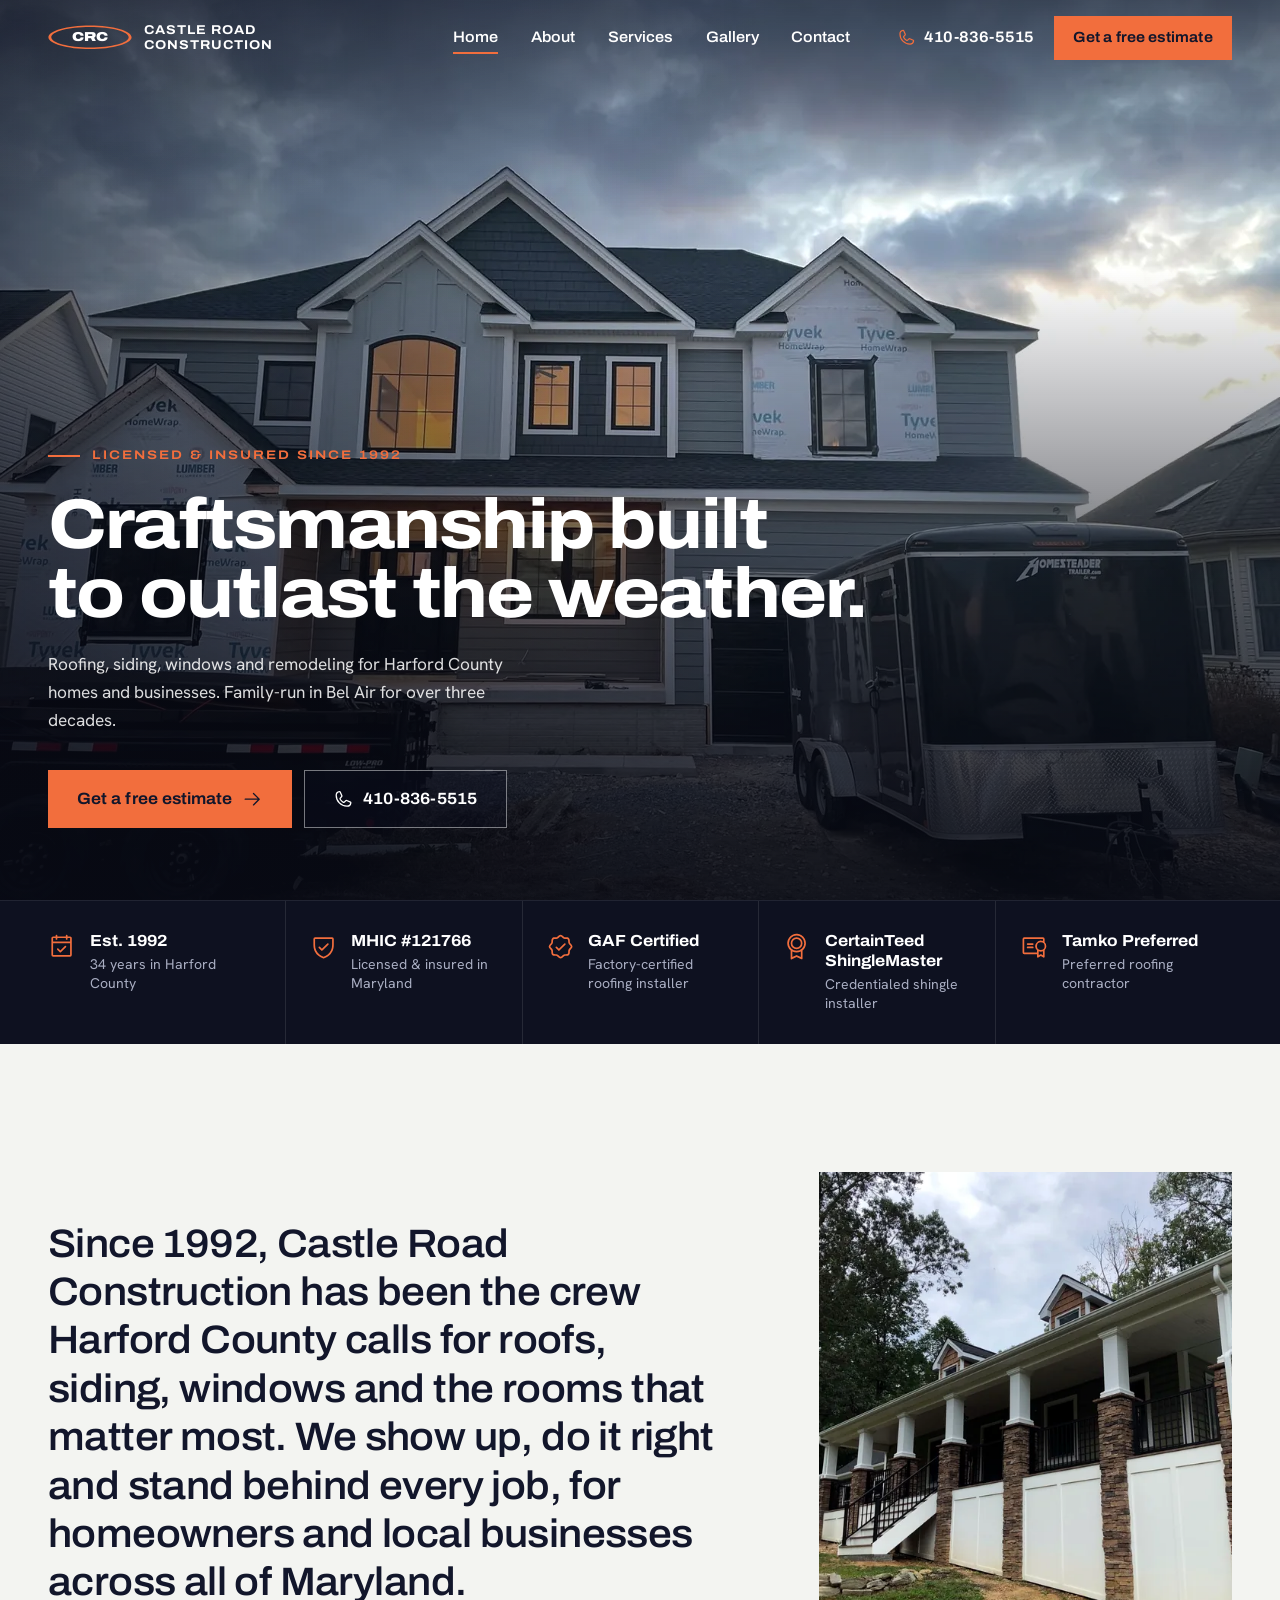
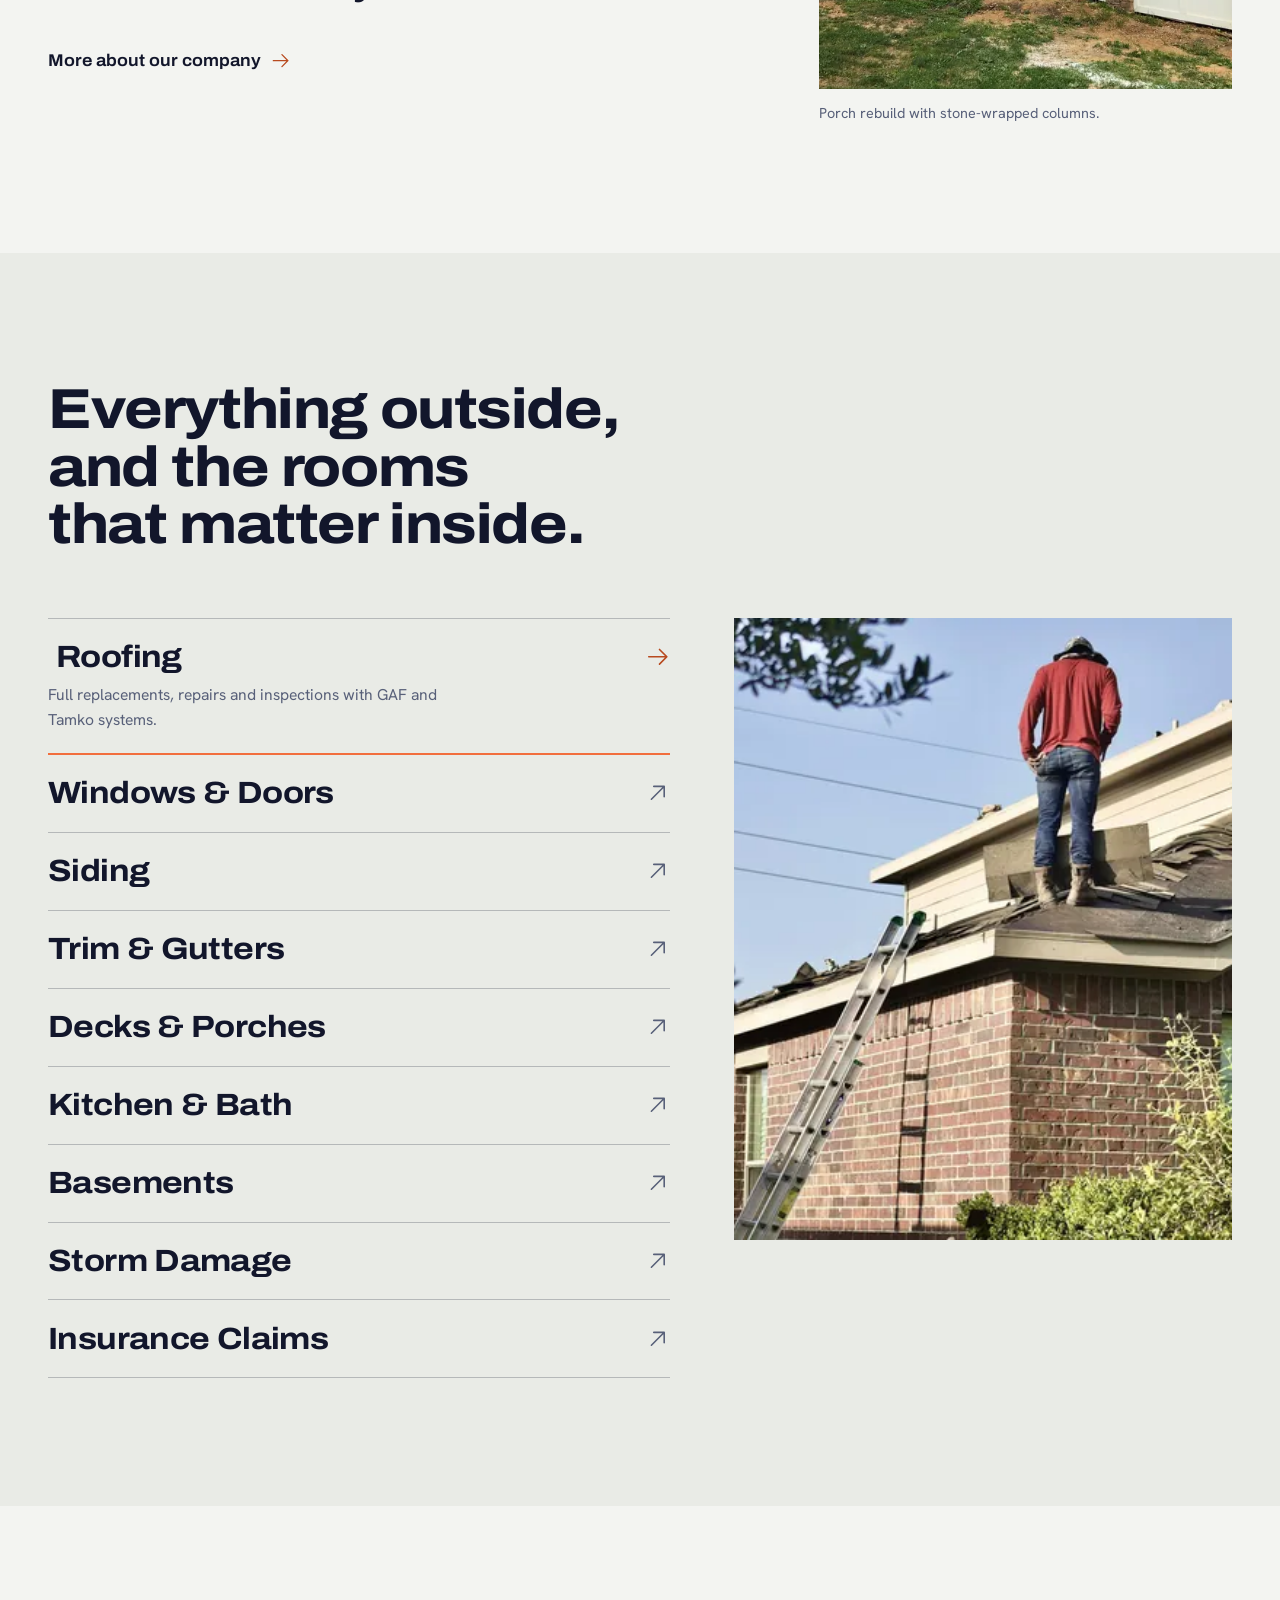
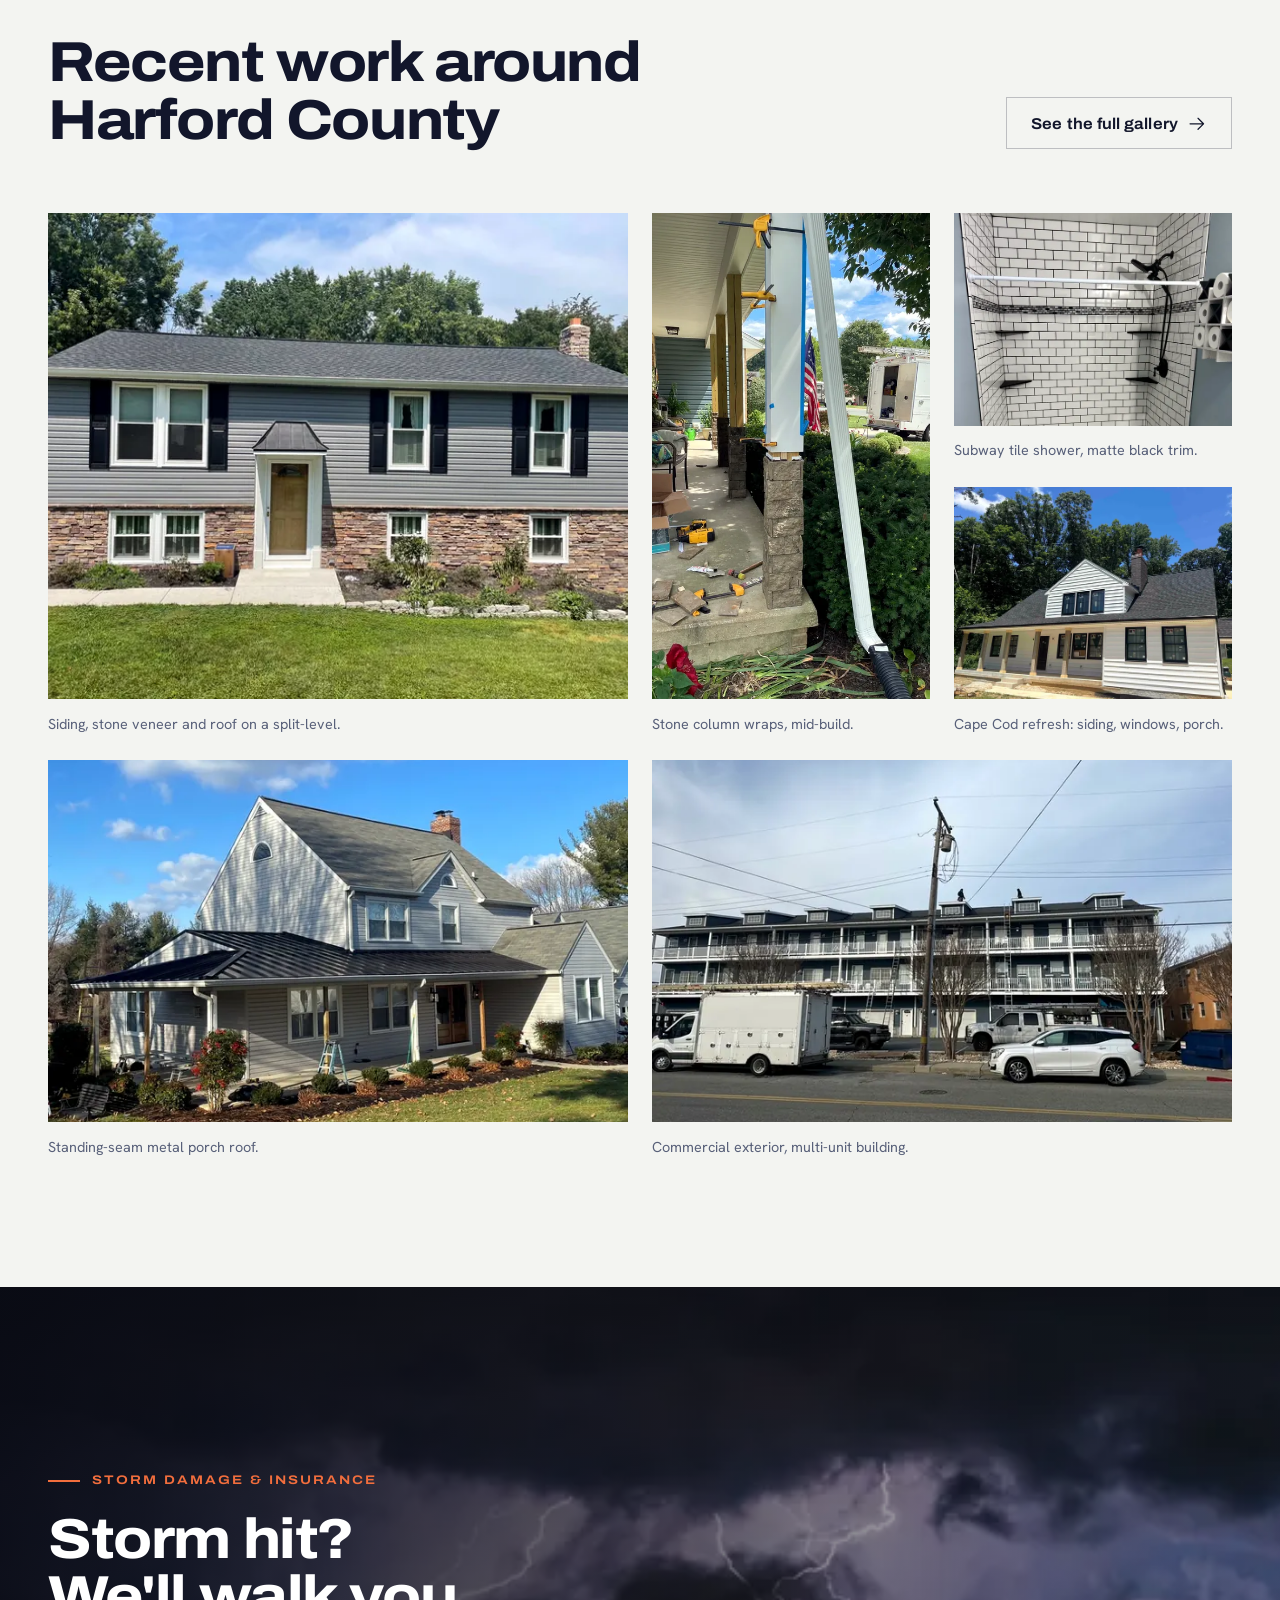
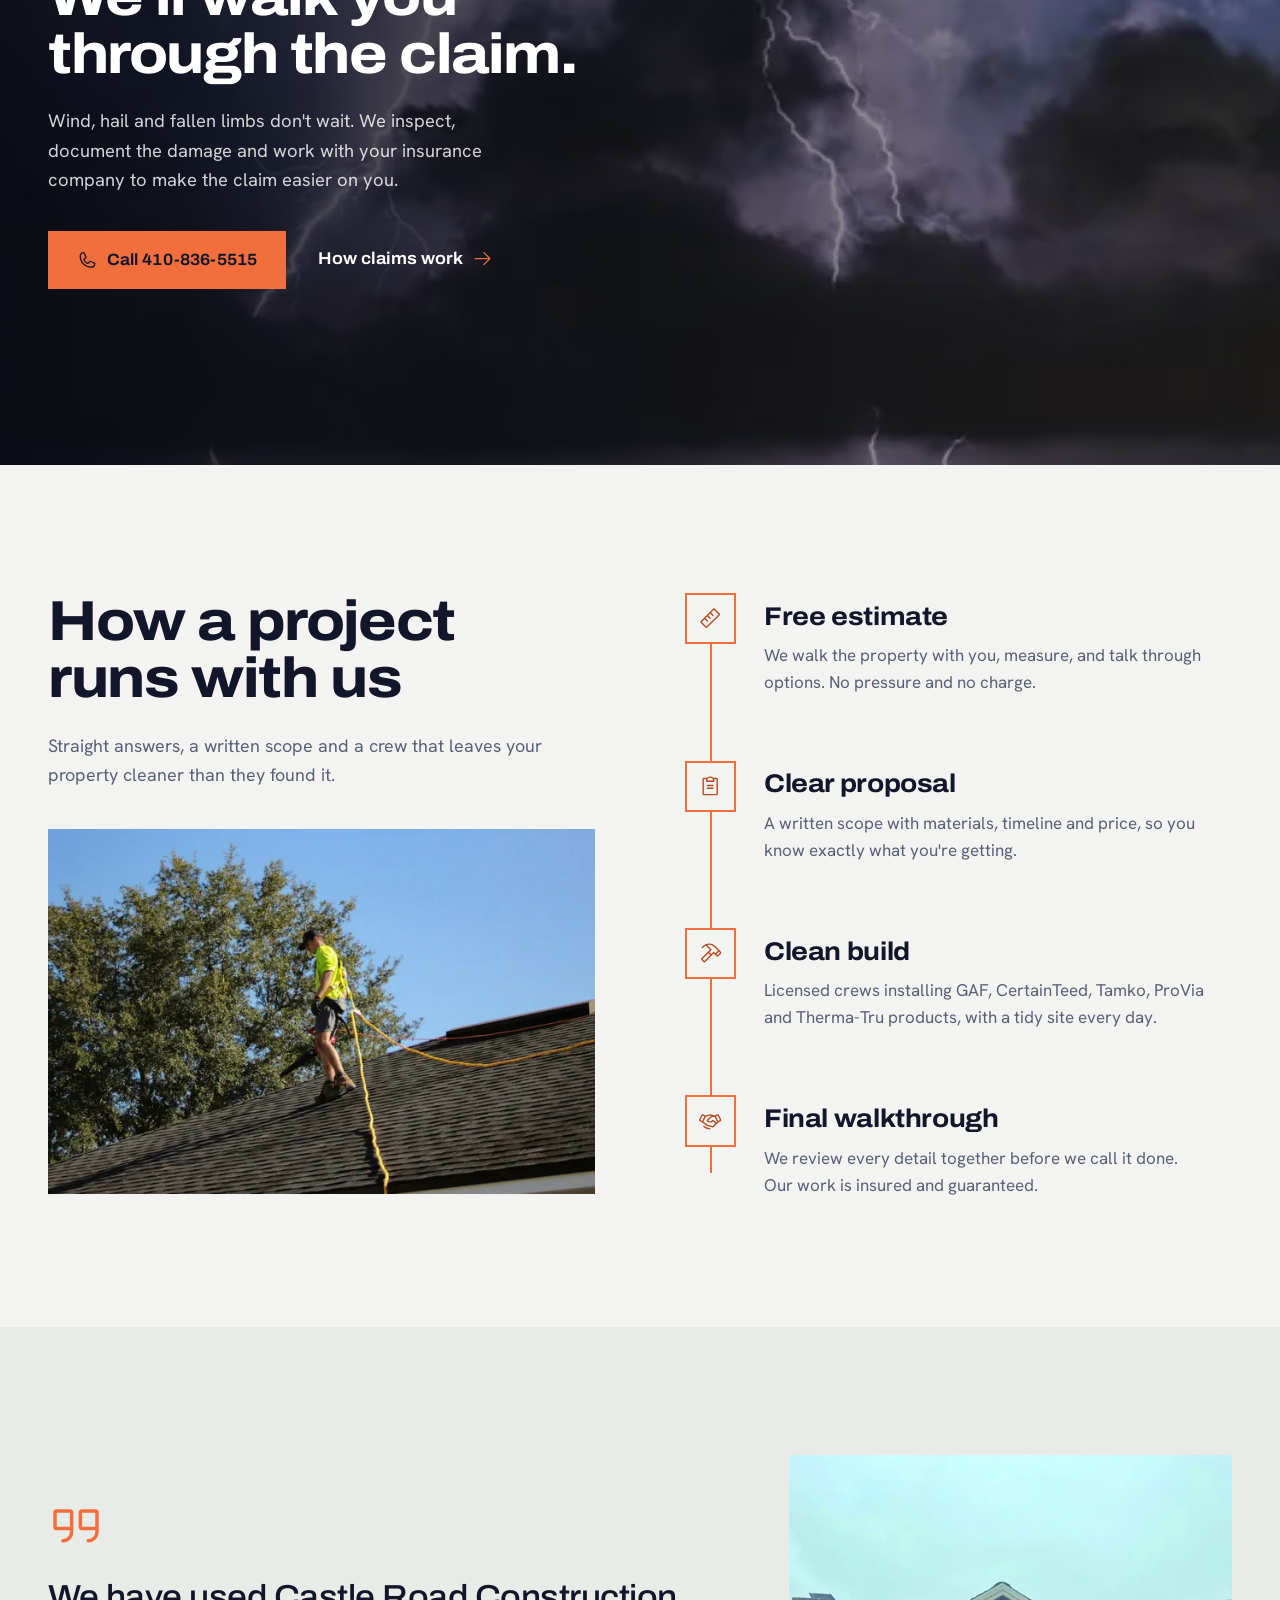
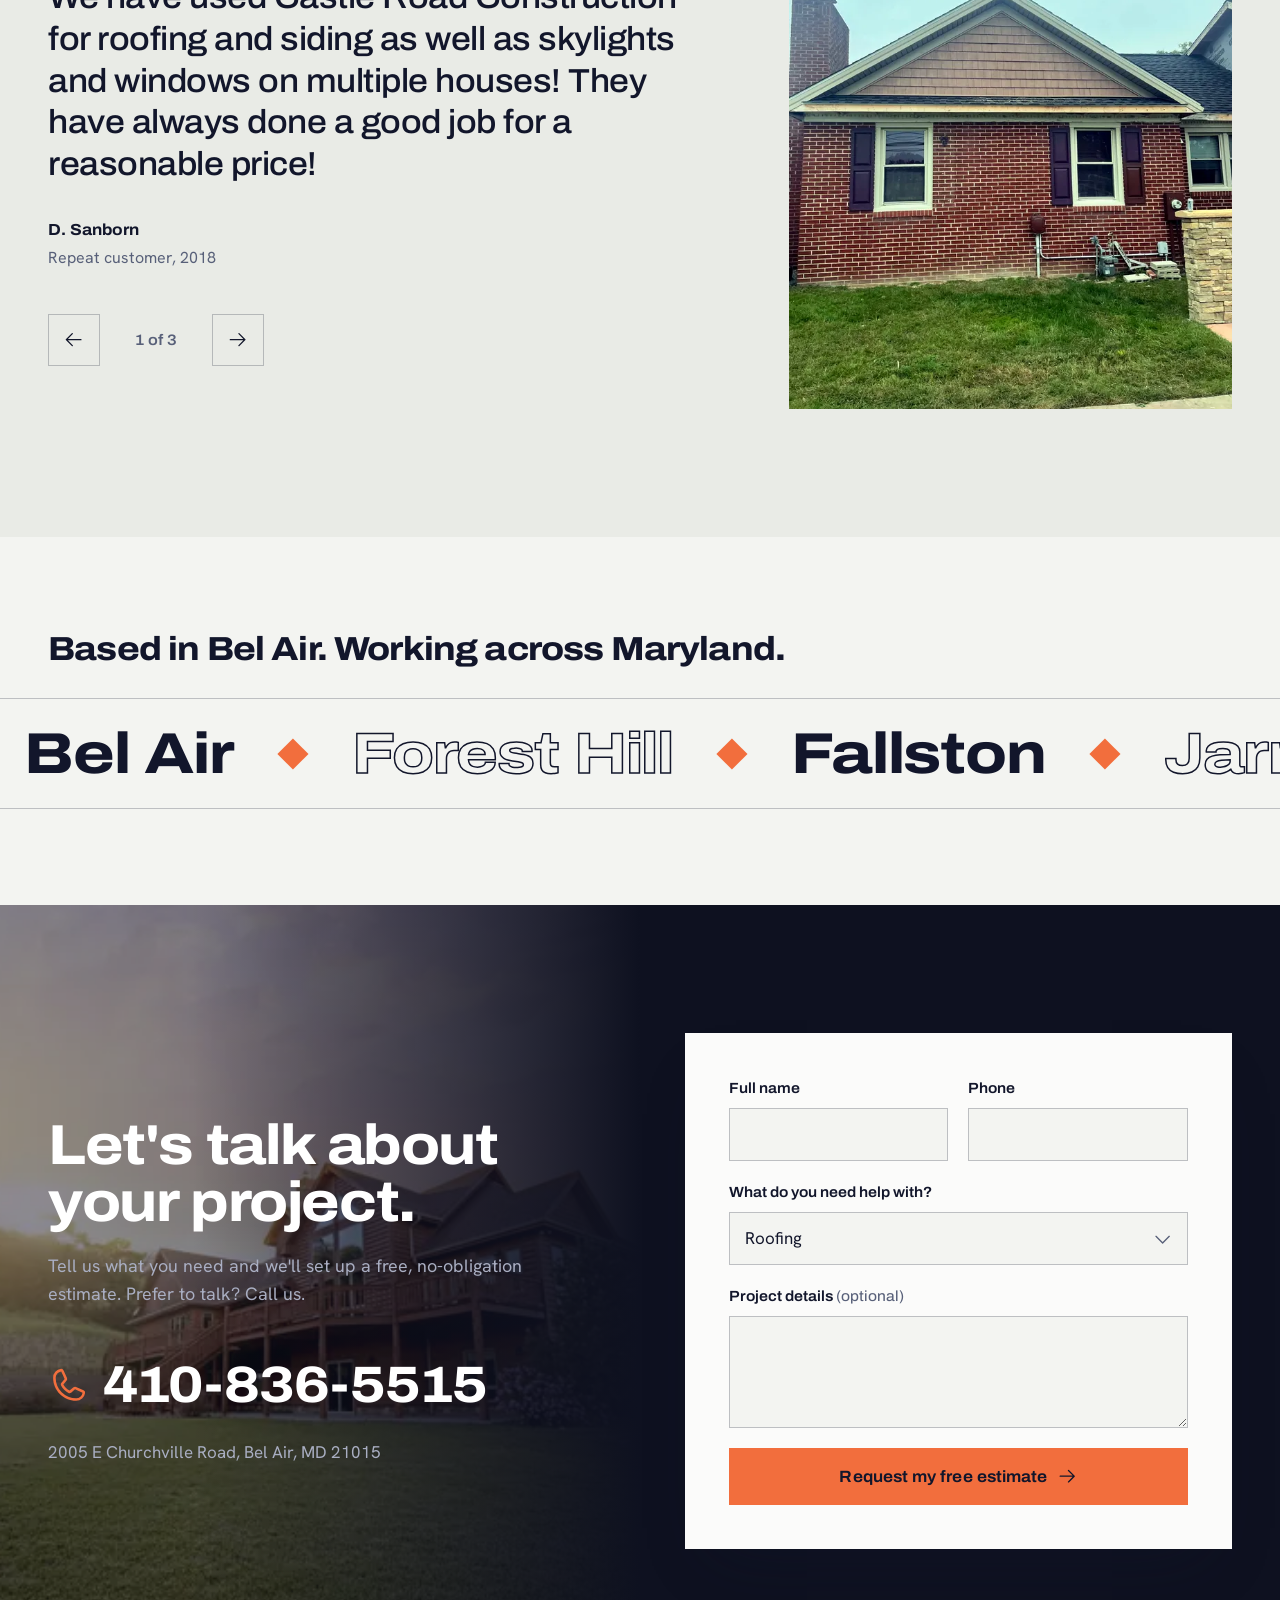
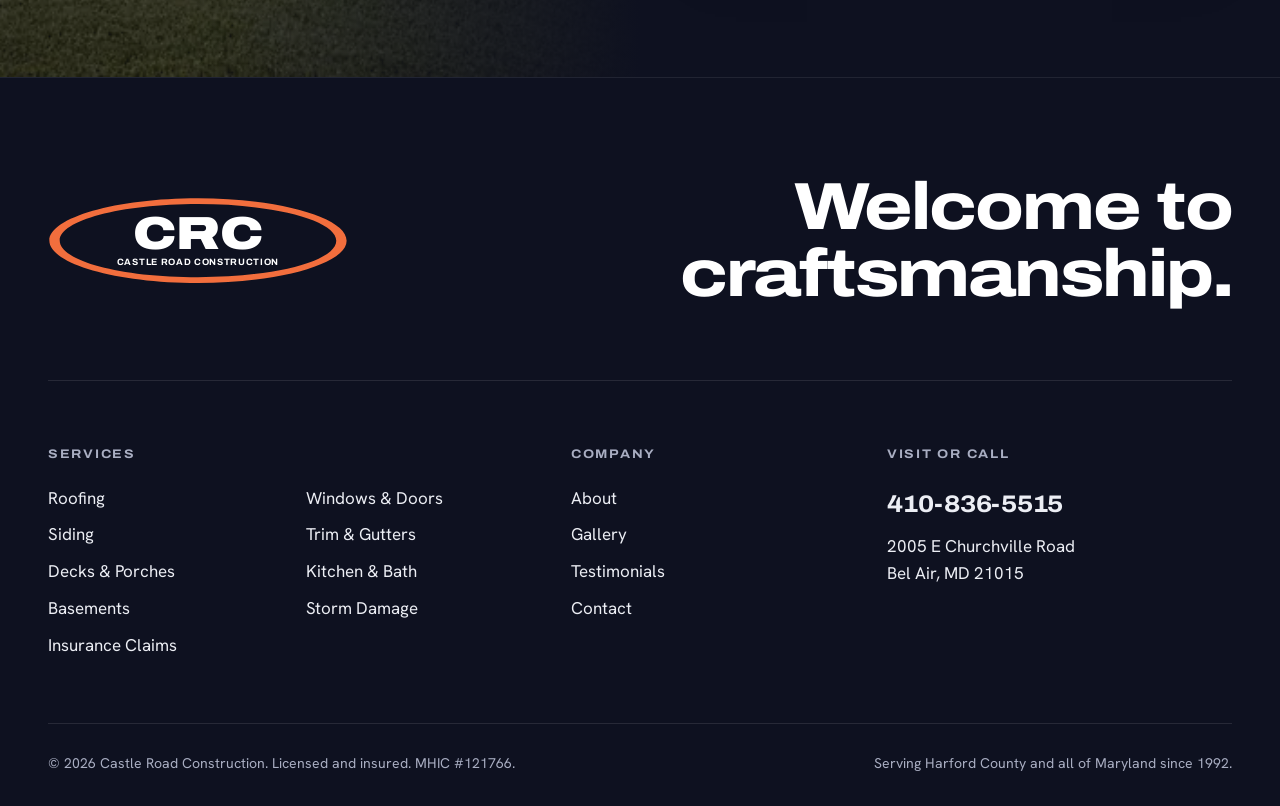
==== index.html @ c8e7255e "Rebuild Castle Road Construction website Ground-up replacement for the Wix site at castleroadconst.c" ====
<!doctype html>
<html lang="en">
<head>
<meta charset="utf-8">
<meta name="viewport" content="width=device-width, initial-scale=1">

<title>Castle Road Construction | Roofing, Siding & Remodeling in Bel Air, MD</title>
<meta name="description" content="Licensed and insured roofing, siding, windows, doors and remodeling contractor in Bel Air, Maryland. Serving Harford County and all of Maryland since 1992. Free estimates: 410-836-5515.">
<link rel="canonical" href="https://www.castleroadconst.com">
<meta name="theme-color" content="#12162B">
<meta property="og:type" content="website">
<meta property="og:site_name" content="Castle Road Construction">
<meta property="og:title" content="Castle Road Construction | Roofing, Siding & Remodeling in Bel Air, MD">
<meta property="og:description" content="Licensed and insured roofing, siding, windows, doors and remodeling contractor in Bel Air, Maryland. Serving Harford County and all of Maryland since 1992. Free estimates: 410-836-5515.">
<meta property="og:url" content="https://www.castleroadconst.com">
<meta property="og:image" content="https://www.castleroadconst.com/assets/img/work-new-build-dusk-1280.webp">
<meta name="twitter:card" content="summary_large_image">
<link rel="icon" href="assets/favicon.svg" type="image/svg+xml">
<link rel="preload" href="assets/fonts/archivo-var.woff2" as="font" type="font/woff2" crossorigin>
<link rel="preload" href="assets/fonts/hanken-var.woff2" as="font" type="font/woff2" crossorigin>
<link rel="stylesheet" href="assets/css/styles.css">
<script type="application/ld+json">{"@context":"https://schema.org","@type":"RoofingContractor","name":"Castle Road Construction","url":"https://www.castleroadconst.com","telephone":"+1-410-836-5515","foundingDate":"1992","image":"https://www.castleroadconst.com/assets/img/work-new-build-dusk-1280.webp","logo":"https://www.castleroadconst.com/assets/favicon.svg","address":{"@type":"PostalAddress","streetAddress":"2005 E Churchville Road","addressLocality":"Bel Air","addressRegion":"MD","postalCode":"21015","addressCountry":"US"},"areaServed":[{"@type":"AdministrativeArea","name":"Harford County, MD"},{"@type":"State","name":"Maryland"}],"hasOfferCatalog":{"@type":"OfferCatalog","name":"Home improvement services","itemListElement":[{"@type":"Offer","itemOffered":{"@type":"Service","name":"Roofing"}},{"@type":"Offer","itemOffered":{"@type":"Service","name":"Windows and Doors"}},{"@type":"Offer","itemOffered":{"@type":"Service","name":"Siding"}},{"@type":"Offer","itemOffered":{"@type":"Service","name":"Trim and Gutters"}},{"@type":"Offer","itemOffered":{"@type":"Service","name":"Decks and Porches"}},{"@type":"Offer","itemOffered":{"@type":"Service","name":"Kitchen and Bathroom Remodeling"}},{"@type":"Offer","itemOffered":{"@type":"Service","name":"Basement Remodeling"}},{"@type":"Offer","itemOffered":{"@type":"Service","name":"Storm Damage Repair"}},{"@type":"Offer","itemOffered":{"@type":"Service","name":"Insurance Claims"}}]}}</script>
<script>document.documentElement.classList.add('js')</script>
</head>
<body class="page-home">
<svg xmlns="http://www.w3.org/2000/svg" style="display:none"><symbol id="i-arrow-left" viewBox="0 0 256 256"><path d="M224,128a8,8,0,0,1-8,8H59.31l58.35,58.34a8,8,0,0,1-11.32,11.32l-72-72a8,8,0,0,1,0-11.32l72-72a8,8,0,0,1,11.32,11.32L59.31,120H216A8,8,0,0,1,224,128Z"/></symbol><symbol id="i-arrow-right" viewBox="0 0 256 256"><path d="M221.66,133.66l-72,72a8,8,0,0,1-11.32-11.32L196.69,136H40a8,8,0,0,1,0-16H196.69L138.34,61.66a8,8,0,0,1,11.32-11.32l72,72A8,8,0,0,1,221.66,133.66Z"/></symbol><symbol id="i-arrow-up-right" viewBox="0 0 256 256"><path d="M200,64V168a8,8,0,0,1-16,0V83.31L69.66,197.66a8,8,0,0,1-11.32-11.32L172.69,72H88a8,8,0,0,1,0-16H192A8,8,0,0,1,200,64Z"/></symbol><symbol id="i-bathtub" viewBox="0 0 256 256"><path d="M240,96H208a8,8,0,0,0-8-8H136a8,8,0,0,0-8,8H64V52A12,12,0,0,1,76,40a12.44,12.44,0,0,1,12.16,9.59,8,8,0,0,0,15.68-3.18A28.32,28.32,0,0,0,76,24,28,28,0,0,0,48,52V96H16a8,8,0,0,0-8,8v40a56.06,56.06,0,0,0,56,56v16a8,8,0,0,0,16,0V200h96v16a8,8,0,0,0,16,0V200a56.06,56.06,0,0,0,56-56V104A8,8,0,0,0,240,96Zm-48,8v32H144V104Zm40,40a40,40,0,0,1-40,40H64a40,40,0,0,1-40-40V112H128v32a8,8,0,0,0,8,8h64a8,8,0,0,0,8-8V112h24Z"/></symbol><symbol id="i-broom" viewBox="0 0 256 256"><path d="M235.5,216.81c-22.56-11-35.5-34.58-35.5-64.8V134.73a15.94,15.94,0,0,0-10.09-14.87L165,110a8,8,0,0,1-4.48-10.34l21.32-53a28,28,0,0,0-16.1-37,28.14,28.14,0,0,0-35.82,16,.61.61,0,0,0,0,.12L108.9,79a8,8,0,0,1-10.37,4.49L73.11,73.14A15.89,15.89,0,0,0,55.74,76.8C34.68,98.45,24,123.75,24,152a111.45,111.45,0,0,0,31.18,77.53A8,8,0,0,0,61,232H232a8,8,0,0,0,3.5-15.19ZM67.14,88l25.41,10.3a24,24,0,0,0,31.23-13.45l21-53c2.56-6.11,9.47-9.27,15.43-7a12,12,0,0,1,6.88,15.92L145.69,93.76a24,24,0,0,0,13.43,31.14L184,134.73V152c0,.33,0,.66,0,1L55.77,101.71A108.84,108.84,0,0,1,67.14,88Zm48,128a87.53,87.53,0,0,1-24.34-42,8,8,0,0,0-15.49,4,105.16,105.16,0,0,0,18.36,38H64.44A95.54,95.54,0,0,1,40,152a85.9,85.9,0,0,1,7.73-36.29l137.8,55.12c3,18,10.56,33.48,21.89,45.16Z"/></symbol><symbol id="i-calendar-check" viewBox="0 0 256 256"><path d="M208,32H184V24a8,8,0,0,0-16,0v8H88V24a8,8,0,0,0-16,0v8H48A16,16,0,0,0,32,48V208a16,16,0,0,0,16,16H208a16,16,0,0,0,16-16V48A16,16,0,0,0,208,32ZM72,48v8a8,8,0,0,0,16,0V48h80v8a8,8,0,0,0,16,0V48h24V80H48V48ZM208,208H48V96H208V208Zm-38.34-85.66a8,8,0,0,1,0,11.32l-48,48a8,8,0,0,1-11.32,0l-24-24a8,8,0,0,1,11.32-11.32L116,164.69l42.34-42.35A8,8,0,0,1,169.66,122.34Z"/></symbol><symbol id="i-caret-down" viewBox="0 0 256 256"><path d="M213.66,101.66l-80,80a8,8,0,0,1-11.32,0l-80-80A8,8,0,0,1,53.66,90.34L128,164.69l74.34-74.35a8,8,0,0,1,11.32,11.32Z"/></symbol><symbol id="i-certificate" viewBox="0 0 256 256"><path d="M128,136a8,8,0,0,1-8,8H72a8,8,0,0,1,0-16h48A8,8,0,0,1,128,136Zm-8-40H72a8,8,0,0,0,0,16h48a8,8,0,0,0,0-16Zm112,65.47V224A8,8,0,0,1,220,231l-24-13.74L172,231A8,8,0,0,1,160,224V200H40a16,16,0,0,1-16-16V56A16,16,0,0,1,40,40H216a16,16,0,0,1,16,16V86.53a51.88,51.88,0,0,1,0,74.94ZM160,184V161.47A52,52,0,0,1,216,76V56H40V184Zm56-12a51.88,51.88,0,0,1-40,0v38.22l16-9.16a8,8,0,0,1,7.94,0l16,9.16Zm16-48a36,36,0,1,0-36,36A36,36,0,0,0,232,124Z"/></symbol><symbol id="i-check-circle" viewBox="0 0 256 256"><path d="M173.66,98.34a8,8,0,0,1,0,11.32l-56,56a8,8,0,0,1-11.32,0l-24-24a8,8,0,0,1,11.32-11.32L112,148.69l50.34-50.35A8,8,0,0,1,173.66,98.34ZM232,128A104,104,0,1,1,128,24,104.11,104.11,0,0,1,232,128Zm-16,0a88,88,0,1,0-88,88A88.1,88.1,0,0,0,216,128Z"/></symbol><symbol id="i-check" viewBox="0 0 256 256"><path d="M229.66,77.66l-128,128a8,8,0,0,1-11.32,0l-56-56a8,8,0,0,1,11.32-11.32L96,188.69,218.34,66.34a8,8,0,0,1,11.32,11.32Z"/></symbol><symbol id="i-clipboard-text" viewBox="0 0 256 256"><path d="M168,152a8,8,0,0,1-8,8H96a8,8,0,0,1,0-16h64A8,8,0,0,1,168,152Zm-8-40H96a8,8,0,0,0,0,16h64a8,8,0,0,0,0-16Zm56-64V216a16,16,0,0,1-16,16H56a16,16,0,0,1-16-16V48A16,16,0,0,1,56,32H92.26a47.92,47.92,0,0,1,71.48,0H200A16,16,0,0,1,216,48ZM96,64h64a32,32,0,0,0-64,0ZM200,48H173.25A47.93,47.93,0,0,1,176,64v8a8,8,0,0,1-8,8H88a8,8,0,0,1-8-8V64a47.93,47.93,0,0,1,2.75-16H56V216H200Z"/></symbol><symbol id="i-cloud-lightning" viewBox="0 0 256 256"><path d="M156,16A76.2,76.2,0,0,0,84.92,64.76,53.26,53.26,0,0,0,76,64a52,52,0,0,0,0,104h37.87L97.14,195.88A8,8,0,0,0,104,208h25.87l-16.73,27.88a8,8,0,0,0,13.72,8.24l24-40A8,8,0,0,0,144,192H118.13l14.4-24H156a76,76,0,0,0,0-152Zm0,136H76a36,36,0,0,1,0-72,38.11,38.11,0,0,1,4.78.31q-.56,3.57-.77,7.23a8,8,0,0,0,16,.92A60.06,60.06,0,1,1,156,152Z"/></symbol><symbol id="i-cooking-pot" viewBox="0 0 256 256"><path d="M88,48V16a8,8,0,0,1,16,0V48a8,8,0,0,1-16,0Zm40,8a8,8,0,0,0,8-8V16a8,8,0,0,0-16,0V48A8,8,0,0,0,128,56Zm32,0a8,8,0,0,0,8-8V16a8,8,0,0,0-16,0V48A8,8,0,0,0,160,56Zm92.8,46.4L224,124v60a32,32,0,0,1-32,32H64a32,32,0,0,1-32-32V124L3.2,102.4a8,8,0,0,1,9.6-12.8L32,104V80a8,8,0,0,1,8-8H216a8,8,0,0,1,8,8v24l19.2-14.4a8,8,0,0,1,9.6,12.8ZM208,88H48v96a16,16,0,0,0,16,16H192a16,16,0,0,0,16-16Z"/></symbol><symbol id="i-door" viewBox="0 0 256 256"><path d="M232,216H208V40a16,16,0,0,0-16-16H64A16,16,0,0,0,48,40V216H24a8,8,0,0,0,0,16H232a8,8,0,0,0,0-16ZM64,40H192V216H64Zm104,92a12,12,0,1,1-12-12A12,12,0,0,1,168,132Z"/></symbol><symbol id="i-drop" viewBox="0 0 256 256"><path d="M174,47.75a254.19,254.19,0,0,0-41.45-38.3,8,8,0,0,0-9.18,0A254.19,254.19,0,0,0,82,47.75C54.51,79.32,40,112.6,40,144a88,88,0,0,0,176,0C216,112.6,201.49,79.32,174,47.75ZM128,216a72.08,72.08,0,0,1-72-72c0-57.23,55.47-105,72-118,16.53,13,72,60.75,72,118A72.08,72.08,0,0,1,128,216Zm55.89-62.66a57.6,57.6,0,0,1-46.56,46.55A8.75,8.75,0,0,1,136,200a8,8,0,0,1-1.32-15.89c16.57-2.79,30.63-16.85,33.44-33.45a8,8,0,0,1,15.78,2.68Z"/></symbol><symbol id="i-envelope-simple" viewBox="0 0 256 256"><path d="M224,48H32a8,8,0,0,0-8,8V192a16,16,0,0,0,16,16H216a16,16,0,0,0,16-16V56A8,8,0,0,0,224,48ZM203.43,64,128,133.15,52.57,64ZM216,192H40V74.19l82.59,75.71a8,8,0,0,0,10.82,0L216,74.19V192Z"/></symbol><symbol id="i-facebook-logo" viewBox="0 0 256 256"><path d="M128,24A104,104,0,1,0,232,128,104.11,104.11,0,0,0,128,24Zm8,191.63V152h24a8,8,0,0,0,0-16H136V112a16,16,0,0,1,16-16h16a8,8,0,0,0,0-16H152a32,32,0,0,0-32,32v24H96a8,8,0,0,0,0,16h24v63.63a88,88,0,1,1,16,0Z"/></symbol><symbol id="i-files" viewBox="0 0 256 256"><path d="M213.66,66.34l-40-40A8,8,0,0,0,168,24H88A16,16,0,0,0,72,40V56H56A16,16,0,0,0,40,72V216a16,16,0,0,0,16,16H168a16,16,0,0,0,16-16V200h16a16,16,0,0,0,16-16V72A8,8,0,0,0,213.66,66.34ZM168,216H56V72h76.69L168,107.31v84.53c0,.06,0,.11,0,.16s0,.1,0,.16V216Zm32-32H184V104a8,8,0,0,0-2.34-5.66l-40-40A8,8,0,0,0,136,56H88V40h76.69L200,75.31Zm-56-32a8,8,0,0,1-8,8H88a8,8,0,0,1,0-16h48A8,8,0,0,1,144,152Zm0,32a8,8,0,0,1-8,8H88a8,8,0,0,1,0-16h48A8,8,0,0,1,144,184Z"/></symbol><symbol id="i-frame-corners" viewBox="0 0 256 256"><path d="M200,80v32a8,8,0,0,1-16,0V88H160a8,8,0,0,1,0-16h32A8,8,0,0,1,200,80ZM96,168H72V144a8,8,0,0,0-16,0v32a8,8,0,0,0,8,8H96a8,8,0,0,0,0-16ZM232,56V200a16,16,0,0,1-16,16H40a16,16,0,0,1-16-16V56A16,16,0,0,1,40,40H216A16,16,0,0,1,232,56ZM216,200V56H40V200H216Z"/></symbol><symbol id="i-hammer" viewBox="0 0 256 256"><path d="M251.34,112,183.88,44.08a96.1,96.1,0,0,0-135.77,0l-.09.09L34.25,58.4A8,8,0,0,0,45.74,69.53L59.47,55.35a79.92,79.92,0,0,1,18.71-13.9L124.68,88l-96,96a16,16,0,0,0,0,22.63l20.69,20.69a16,16,0,0,0,22.63,0l96-96,14.34,14.34h0L200,163.3a16,16,0,0,0,22.63,0l28.69-28.69A16,16,0,0,0,251.34,112ZM60.68,216,40,195.31l68-68L128.68,148ZM162.34,114.32,140,136.67,119.31,116l22.35-22.35a8,8,0,0,0,0-11.32L94.32,35a80,80,0,0,1,78.23,20.41l44.22,44.51L188,128.66l-14.34-14.34A8,8,0,0,0,162.34,114.32Zm49,37.66-12-12L228,111.25l12,12Z"/></symbol><symbol id="i-handshake" viewBox="0 0 256 256"><path d="M254.3,107.91,228.78,56.85a16,16,0,0,0-21.47-7.15L182.44,62.13,130.05,48.27a8.14,8.14,0,0,0-4.1,0L73.56,62.13,48.69,49.7a16,16,0,0,0-21.47,7.15L1.7,107.9a16,16,0,0,0,7.15,21.47l27,13.51,55.49,39.63a8.06,8.06,0,0,0,2.71,1.25l64,16a8,8,0,0,0,7.6-2.1l55.07-55.08,26.42-13.21a16,16,0,0,0,7.15-21.46Zm-54.89,33.37L165,113.72a8,8,0,0,0-10.68.61C136.51,132.27,116.66,130,104,122L147.24,80h31.81l27.21,54.41ZM41.53,64,62,74.22,36.43,125.27,16,115.06Zm116,119.13L99.42,168.61l-49.2-35.14,28-56L128,64.28l9.8,2.59-45,43.68-.08.09a16,16,0,0,0,2.72,24.81c20.56,13.13,45.37,11,64.91-5L188,152.66Zm62-57.87-25.52-51L214.47,64,240,115.06Zm-87.75,92.67a8,8,0,0,1-7.75,6.06,8.13,8.13,0,0,1-1.95-.24L80.41,213.33a7.89,7.89,0,0,1-2.71-1.25L51.35,193.26a8,8,0,0,1,9.3-13l25.11,17.94L126,208.24A8,8,0,0,1,131.82,217.94Z"/></symbol><symbol id="i-house-line" viewBox="0 0 256 256"><path d="M240,208H224V136l2.34,2.34A8,8,0,0,0,237.66,127L139.31,28.68a16,16,0,0,0-22.62,0L18.34,127a8,8,0,0,0,11.32,11.31L32,136v72H16a8,8,0,0,0,0,16H240a8,8,0,0,0,0-16ZM48,120l80-80,80,80v88H160V152a8,8,0,0,0-8-8H104a8,8,0,0,0-8,8v56H48Zm96,88H112V160h32Z"/></symbol><symbol id="i-images-square" viewBox="0 0 256 256"><path d="M208,32H80A16,16,0,0,0,64,48V64H48A16,16,0,0,0,32,80V208a16,16,0,0,0,16,16H176a16,16,0,0,0,16-16V192h16a16,16,0,0,0,16-16V48A16,16,0,0,0,208,32ZM80,48H208v69.38l-16.7-16.7a16,16,0,0,0-22.62,0L93.37,176H80Zm96,160H48V80H64v96a16,16,0,0,0,16,16h96Zm32-32H116l64-64,28,28v36Zm-88-64A24,24,0,1,0,96,88,24,24,0,0,0,120,112Zm0-32a8,8,0,1,1-8,8A8,8,0,0,1,120,80Z"/></symbol><symbol id="i-list" viewBox="0 0 256 256"><path d="M224,128a8,8,0,0,1-8,8H40a8,8,0,0,1,0-16H216A8,8,0,0,1,224,128ZM40,72H216a8,8,0,0,0,0-16H40a8,8,0,0,0,0,16ZM216,184H40a8,8,0,0,0,0,16H216a8,8,0,0,0,0-16Z"/></symbol><symbol id="i-magnifying-glass-plus" viewBox="0 0 256 256"><path d="M152,112a8,8,0,0,1-8,8H120v24a8,8,0,0,1-16,0V120H80a8,8,0,0,1,0-16h24V80a8,8,0,0,1,16,0v24h24A8,8,0,0,1,152,112Zm77.66,117.66a8,8,0,0,1-11.32,0l-50.06-50.07a88.11,88.11,0,1,1,11.31-11.31l50.07,50.06A8,8,0,0,1,229.66,229.66ZM112,184a72,72,0,1,0-72-72A72.08,72.08,0,0,0,112,184Z"/></symbol><symbol id="i-map-pin" viewBox="0 0 256 256"><path d="M128,64a40,40,0,1,0,40,40A40,40,0,0,0,128,64Zm0,64a24,24,0,1,1,24-24A24,24,0,0,1,128,128Zm0-112a88.1,88.1,0,0,0-88,88c0,31.4,14.51,64.68,42,96.25a254.19,254.19,0,0,0,41.45,38.3,8,8,0,0,0,9.18,0A254.19,254.19,0,0,0,174,200.25c27.45-31.57,42-64.85,42-96.25A88.1,88.1,0,0,0,128,16Zm0,206c-16.53-13-72-60.75-72-118a72,72,0,0,1,144,0C200,161.23,144.53,209,128,222Z"/></symbol><symbol id="i-medal" viewBox="0 0 256 256"><path d="M216,96A88,88,0,1,0,72,163.83V240a8,8,0,0,0,11.58,7.16L128,225l44.43,22.21A8.07,8.07,0,0,0,176,248a8,8,0,0,0,8-8V163.83A87.85,87.85,0,0,0,216,96ZM56,96a72,72,0,1,1,72,72A72.08,72.08,0,0,1,56,96ZM168,227.06l-36.43-18.21a8,8,0,0,0-7.16,0L88,227.06V174.37a87.89,87.89,0,0,0,80,0ZM128,152A56,56,0,1,0,72,96,56.06,56.06,0,0,0,128,152Zm0-96A40,40,0,1,1,88,96,40,40,0,0,1,128,56Z"/></symbol><symbol id="i-paint-roller" viewBox="0 0 256 256"><path d="M232,88H216V64a16,16,0,0,0-16-16H48A16,16,0,0,0,32,64V88H16a8,8,0,0,0,0,16H32v24a16,16,0,0,0,16,16H200a16,16,0,0,0,16-16V104h16v50L131.6,182.65A16.07,16.07,0,0,0,120,198v34a8,8,0,0,0,16,0V198l100.4-28.68A16.07,16.07,0,0,0,248,154V104A16,16,0,0,0,232,88Zm-32,40H48V64H200v64Z"/></symbol><symbol id="i-phone" viewBox="0 0 256 256"><path d="M222.37,158.46l-47.11-21.11-.13-.06a16,16,0,0,0-15.17,1.4,8.12,8.12,0,0,0-.75.56L134.87,160c-15.42-7.49-31.34-23.29-38.83-38.51l20.78-24.71c.2-.25.39-.5.57-.77a16,16,0,0,0,1.32-15.06l0-.12L97.54,33.64a16,16,0,0,0-16.62-9.52A56.26,56.26,0,0,0,32,80c0,79.4,64.6,144,144,144a56.26,56.26,0,0,0,55.88-48.92A16,16,0,0,0,222.37,158.46ZM176,208A128.14,128.14,0,0,1,48,80,40.2,40.2,0,0,1,82.87,40a.61.61,0,0,0,0,.12l21,47L83.2,111.86a6.13,6.13,0,0,0-.57.77,16,16,0,0,0-1,15.7c9.06,18.53,27.73,37.06,46.46,46.11a16,16,0,0,0,15.75-1.14,8.44,8.44,0,0,0,.74-.56L168.89,152l47,21.05h0s.08,0,.11,0A40.21,40.21,0,0,1,176,208Z"/></symbol><symbol id="i-plus" viewBox="0 0 256 256"><path d="M224,128a8,8,0,0,1-8,8H136v80a8,8,0,0,1-16,0V136H40a8,8,0,0,1,0-16h80V40a8,8,0,0,1,16,0v80h80A8,8,0,0,1,224,128Z"/></symbol><symbol id="i-quotes" viewBox="0 0 256 256"><path d="M100,56H40A16,16,0,0,0,24,72v64a16,16,0,0,0,16,16h60v8a32,32,0,0,1-32,32,8,8,0,0,0,0,16,48.05,48.05,0,0,0,48-48V72A16,16,0,0,0,100,56Zm0,80H40V72h60ZM216,56H156a16,16,0,0,0-16,16v64a16,16,0,0,0,16,16h60v8a32,32,0,0,1-32,32,8,8,0,0,0,0,16,48.05,48.05,0,0,0,48-48V72A16,16,0,0,0,216,56Zm0,80H156V72h60Z"/></symbol><symbol id="i-ruler" viewBox="0 0 256 256"><path d="M235.32,73.37,182.63,20.69a16,16,0,0,0-22.63,0L20.68,160a16,16,0,0,0,0,22.63l52.69,52.68a16,16,0,0,0,22.63,0L235.32,96A16,16,0,0,0,235.32,73.37ZM84.68,224,32,171.31l32-32,26.34,26.35a8,8,0,0,0,11.32-11.32L75.31,128,96,107.31l26.34,26.35a8,8,0,0,0,11.32-11.32L107.31,96,128,75.31l26.34,26.35a8,8,0,0,0,11.32-11.32L139.31,64l32-32L224,84.69Z"/></symbol><symbol id="i-seal-check" viewBox="0 0 256 256"><path d="M225.86,102.82c-3.77-3.94-7.67-8-9.14-11.57-1.36-3.27-1.44-8.69-1.52-13.94-.15-9.76-.31-20.82-8-28.51s-18.75-7.85-28.51-8c-5.25-.08-10.67-.16-13.94-1.52-3.56-1.47-7.63-5.37-11.57-9.14C146.28,23.51,138.44,16,128,16s-18.27,7.51-25.18,14.14c-3.94,3.77-8,7.67-11.57,9.14C88,40.64,82.56,40.72,77.31,40.8c-9.76.15-20.82.31-28.51,8S41,67.55,40.8,77.31c-.08,5.25-.16,10.67-1.52,13.94-1.47,3.56-5.37,7.63-9.14,11.57C23.51,109.72,16,117.56,16,128s7.51,18.27,14.14,25.18c3.77,3.94,7.67,8,9.14,11.57,1.36,3.27,1.44,8.69,1.52,13.94.15,9.76.31,20.82,8,28.51s18.75,7.85,28.51,8c5.25.08,10.67.16,13.94,1.52,3.56,1.47,7.63,5.37,11.57,9.14C109.72,232.49,117.56,240,128,240s18.27-7.51,25.18-14.14c3.94-3.77,8-7.67,11.57-9.14,3.27-1.36,8.69-1.44,13.94-1.52,9.76-.15,20.82-.31,28.51-8s7.85-18.75,8-28.51c.08-5.25.16-10.67,1.52-13.94,1.47-3.56,5.37-7.63,9.14-11.57C232.49,146.28,240,138.44,240,128S232.49,109.73,225.86,102.82Zm-11.55,39.29c-4.79,5-9.75,10.17-12.38,16.52-2.52,6.1-2.63,13.07-2.73,19.82-.1,7-.21,14.33-3.32,17.43s-10.39,3.22-17.43,3.32c-6.75.1-13.72.21-19.82,2.73-6.35,2.63-11.52,7.59-16.52,12.38S132,224,128,224s-9.15-4.92-14.11-9.69-10.17-9.75-16.52-12.38c-6.1-2.52-13.07-2.63-19.82-2.73-7-.1-14.33-.21-17.43-3.32s-3.22-10.39-3.32-17.43c-.1-6.75-.21-13.72-2.73-19.82-2.63-6.35-7.59-11.52-12.38-16.52S32,132,32,128s4.92-9.15,9.69-14.11,9.75-10.17,12.38-16.52c2.52-6.1,2.63-13.07,2.73-19.82.1-7,.21-14.33,3.32-17.43S70.51,56.9,77.55,56.8c6.75-.1,13.72-.21,19.82-2.73,6.35-2.63,11.52-7.59,16.52-12.38S124,32,128,32s9.15,4.92,14.11,9.69,10.17,9.75,16.52,12.38c6.1,2.52,13.07,2.63,19.82,2.73,7,.1,14.33.21,17.43,3.32s3.22,10.39,3.32,17.43c.1,6.75.21,13.72,2.73,19.82,2.63,6.35,7.59,11.52,12.38,16.52S224,124,224,128,219.08,137.15,214.31,142.11ZM173.66,98.34a8,8,0,0,1,0,11.32l-56,56a8,8,0,0,1-11.32,0l-24-24a8,8,0,0,1,11.32-11.32L112,148.69l50.34-50.35A8,8,0,0,1,173.66,98.34Z"/></symbol><symbol id="i-shield-check" viewBox="0 0 256 256"><path d="M208,40H48A16,16,0,0,0,32,56v56c0,52.72,25.52,84.67,46.93,102.19,23.06,18.86,46,25.26,47,25.53a8,8,0,0,0,4.2,0c1-.27,23.91-6.67,47-25.53C198.48,196.67,224,164.72,224,112V56A16,16,0,0,0,208,40Zm0,72c0,37.07-13.66,67.16-40.6,89.42A129.3,129.3,0,0,1,128,223.62a128.25,128.25,0,0,1-38.92-21.81C61.82,179.51,48,149.3,48,112l0-56,160,0ZM82.34,141.66a8,8,0,0,1,11.32-11.32L112,148.69l50.34-50.35a8,8,0,0,1,11.32,11.32l-56,56a8,8,0,0,1-11.32,0Z"/></symbol><symbol id="i-stack" viewBox="0 0 256 256"><path d="M230.91,172A8,8,0,0,1,228,182.91l-96,56a8,8,0,0,1-8.06,0l-96-56A8,8,0,0,1,36,169.09l92,53.65,92-53.65A8,8,0,0,1,230.91,172ZM220,121.09l-92,53.65L36,121.09A8,8,0,0,0,28,134.91l96,56a8,8,0,0,0,8.06,0l96-56A8,8,0,1,0,220,121.09ZM24,80a8,8,0,0,1,4-6.91l96-56a8,8,0,0,1,8.06,0l96,56a8,8,0,0,1,0,13.82l-96,56a8,8,0,0,1-8.06,0l-96-56A8,8,0,0,1,24,80Zm23.88,0L128,126.74,208.12,80,128,33.26Z"/></symbol><symbol id="i-stairs" viewBox="0 0 256 256"><path d="M200,24H56A16,16,0,0,0,40,40V216a16,16,0,0,0,16,16H200a16,16,0,0,0,16-16V40A16,16,0,0,0,200,24ZM152,144h48v24H112V144Zm8-16V104h40v24Zm40-88V88H152a8,8,0,0,0-8,8v32H104a8,8,0,0,0-8,8v32H56V40Zm0,176H56V184H200v32Z"/></symbol><symbol id="i-star" viewBox="0 0 256 256"><path d="M239.18,97.26A16.38,16.38,0,0,0,224.92,86l-59-4.76L143.14,26.15a16.36,16.36,0,0,0-30.27,0L90.11,81.23,31.08,86a16.46,16.46,0,0,0-9.37,28.86l45,38.83L53,211.75a16.38,16.38,0,0,0,24.5,17.82L128,198.49l50.53,31.08A16.4,16.4,0,0,0,203,211.75l-13.76-58.07,45-38.83A16.43,16.43,0,0,0,239.18,97.26Zm-15.34,5.47-48.7,42a8,8,0,0,0-2.56,7.91l14.88,62.8a.37.37,0,0,1-.17.48c-.18.14-.23.11-.38,0l-54.72-33.65a8,8,0,0,0-8.38,0L69.09,215.94c-.15.09-.19.12-.38,0a.37.37,0,0,1-.17-.48l14.88-62.8a8,8,0,0,0-2.56-7.91l-48.7-42c-.12-.1-.23-.19-.13-.5s.18-.27.33-.29l63.92-5.16A8,8,0,0,0,103,91.86l24.62-59.61c.08-.17.11-.25.35-.25s.27.08.35.25L153,91.86a8,8,0,0,0,6.75,4.92l63.92,5.16c.15,0,.24,0,.33.29S224,102.63,223.84,102.73Z"/></symbol><symbol id="i-toolbox" viewBox="0 0 256 256"><path d="M224,64H176V56a24,24,0,0,0-24-24H104A24,24,0,0,0,80,56v8H32A16,16,0,0,0,16,80V192a16,16,0,0,0,16,16H224a16,16,0,0,0,16-16V80A16,16,0,0,0,224,64ZM96,56a8,8,0,0,1,8-8h48a8,8,0,0,1,8,8v8H96ZM224,80v32H192v-8a8,8,0,0,0-16,0v8H80v-8a8,8,0,0,0-16,0v8H32V80Zm0,112H32V128H64v8a8,8,0,0,0,16,0v-8h96v8a8,8,0,0,0,16,0v-8h32v64Z"/></symbol><symbol id="i-umbrella-simple" viewBox="0 0 256 256"><path d="M240,126.63A112.44,112.44,0,0,0,51.75,53.75a111.56,111.56,0,0,0-35.7,72.88A16,16,0,0,0,32,144h88v56a32,32,0,0,0,64,0,8,8,0,0,0-16,0,16,16,0,0,1-32,0V144h88a16,16,0,0,0,16-17.37ZM32,128l0,0A96.43,96.43,0,0,1,193.4,65.52,95.32,95.32,0,0,1,224,128Z"/></symbol><symbol id="i-warning-circle" viewBox="0 0 256 256"><path d="M128,24A104,104,0,1,0,232,128,104.11,104.11,0,0,0,128,24Zm0,192a88,88,0,1,1,88-88A88.1,88.1,0,0,1,128,216Zm-8-80V80a8,8,0,0,1,16,0v56a8,8,0,0,1-16,0Zm20,36a12,12,0,1,1-12-12A12,12,0,0,1,140,172Z"/></symbol><symbol id="i-x" viewBox="0 0 256 256"><path d="M205.66,194.34a8,8,0,0,1-11.32,11.32L128,139.31,61.66,205.66a8,8,0,0,1-11.32-11.32L116.69,128,50.34,61.66A8,8,0,0,1,61.66,50.34L128,116.69l66.34-66.35a8,8,0,0,1,11.32,11.32L139.31,128Z"/></symbol></svg>
<a class="skip-link" href="#main">Skip to content</a>
<div class="header-sentinel" aria-hidden="true"></div>
<header class="site-header site-header--over" data-header>
  <div class="container header-inner">
    <a class="logo" href="index.html" aria-label="Castle Road Construction home">
      <svg class="logo-mark" viewBox="0 0 220 64" aria-hidden="true" focusable="false">
  <path class="logo-ring" fill-rule="evenodd" d="M110 1C49.8 1 1 15.3 1 32s48.8 31 109 31 109-14.3 109-31S170.2 1 110 1Zm0 4.2c57.3 0 101.4 12.2 101.4 26.8S167.3 58.8 110 58.8 8.6 46.6 8.6 32 52.7 5.2 110 5.2Z"/>
  <text class="logo-crc" x="110" y="42.5" text-anchor="middle">CRC</text>
</svg>
      <span class="logo-word">Castle Road<br>Construction</span>
    </a>
    <nav class="nav" aria-label="Primary">
      <ul><li><a href="index.html" aria-current="page">Home</a></li><li><a href="about.html">About</a></li><li><a href="services.html">Services</a></li><li><a href="gallery.html">Gallery</a></li><li><a href="contact.html">Contact</a></li></ul>
    </nav>
    <div class="header-actions">
      <a class="header-phone" href="tel:+14108365515"><svg class="icon" aria-hidden="true" focusable="false"><use href="#i-phone"/></svg><span>410-836-5515</span></a>
      <a class="btn btn--accent btn--sm header-cta" href="contact.html">Get a free estimate</a>
      <button class="menu-toggle" type="button" aria-expanded="false" aria-controls="mobile-menu" data-menu-toggle>
        <span class="sr-only">Open menu</span>
        <span class="menu-bars" aria-hidden="true"><span></span><span></span></span>
      </button>
    </div>
  </div>
</header>
<div class="mobile-menu" id="mobile-menu" data-menu hidden>
  <div class="container mobile-menu-inner">
    <ul class="mobile-links"><li style="--i:0"><a href="index.html" aria-current="page">Home</a></li><li style="--i:1"><a href="about.html">About</a></li><li style="--i:2"><a href="services.html">Services</a></li><li style="--i:3"><a href="gallery.html">Gallery</a></li><li style="--i:4"><a href="contact.html">Contact</a></li></ul>
    <div class="mobile-menu-foot">
      <a class="btn btn--accent btn--block" href="contact.html">Get a free estimate <svg class="icon" aria-hidden="true" focusable="false"><use href="#i-arrow-right"/></svg></a>
      <a class="btn btn--ghost btn--block" href="tel:+14108365515"><svg class="icon" aria-hidden="true" focusable="false"><use href="#i-phone"/></svg> Call 410-836-5515</a>
      <p>2005 E Churchville Road, Bel Air, MD 21015<br>MHIC #121766</p>
    </div>
  </div>
</div>
<main id="main">
<section class="hero" aria-labelledby="hero-title">
  <div class="hero-media" aria-hidden="true">
    <img src="assets/img/work-new-build-dusk-1280.webp" srcset="assets/img/work-new-build-dusk-640.webp 640w, assets/img/work-new-build-dusk-1280.webp 1280w" sizes="100vw" width="1280" height="960" alt="" fetchpriority="high" decoding="async" class="hero-img">
  </div>
  <div class="hero-scrim" aria-hidden="true"></div>
  <div class="container hero-inner">
    <p class="eyebrow hero-eyebrow" data-hero-in style="--d:0">Licensed &amp; insured since 1992</p>
    <h1 class="hero-title" id="hero-title">
      <span class="line"><span data-hero-in style="--d:1">Craftsmanship built</span></span>
      <span class="line"><span data-hero-in style="--d:2">to outlast the weather.</span></span>
    </h1>
    <p class="hero-sub" data-hero-in style="--d:3">Roofing, siding, windows and remodeling for Harford County homes and businesses. Family-run in Bel Air for over three decades.</p>
    <div class="hero-ctas" data-hero-in style="--d:4">
      <a class="btn btn--accent btn--lg" href="contact.html">Get a free estimate <svg class="icon" aria-hidden="true" focusable="false"><use href="#i-arrow-right"/></svg></a>
      <a class="btn btn--glass btn--lg" href="tel:+14108365515"><svg class="icon" aria-hidden="true" focusable="false"><use href="#i-phone"/></svg> 410-836-5515</a>
    </div>
  </div>
</section>

<section class="creds" aria-label="Credentials">
  <div class="container">
    <ul class="creds-list">
      <li data-reveal style="--i:0">
        <svg class="icon" aria-hidden="true" focusable="false"><use href="#i-calendar-check"/></svg>
        <div><strong>Est. 1992</strong><span><span data-years>34</span> years in Harford County</span></div>
      </li>
      <li data-reveal style="--i:1">
        <svg class="icon" aria-hidden="true" focusable="false"><use href="#i-shield-check"/></svg>
        <div><strong>MHIC #121766</strong><span>Licensed &amp; insured in Maryland</span></div>
      </li>
      <li data-reveal style="--i:2">
        <svg class="icon" aria-hidden="true" focusable="false"><use href="#i-seal-check"/></svg>
        <div><strong>GAF Certified</strong><span>Factory-certified roofing installer</span></div>
      </li>
      <li data-reveal style="--i:3">
        <svg class="icon" aria-hidden="true" focusable="false"><use href="#i-medal"/></svg>
        <div><strong>CertainTeed ShingleMaster</strong><span>Credentialed shingle installer</span></div>
      </li>
      <li data-reveal style="--i:4">
        <svg class="icon" aria-hidden="true" focusable="false"><use href="#i-certificate"/></svg>
        <div><strong>Tamko Preferred</strong><span>Preferred roofing contractor</span></div>
      </li>
    </ul>
  </div>
</section>

<section class="intro section" aria-labelledby="intro-title">
  <div class="container intro-grid">
    <div class="intro-copy">
      <h2 class="sr-only" id="intro-title">About Castle Road Construction</h2>
      <p class="statement" data-statement>Since 1992, Castle Road Construction has been the crew Harford County calls for roofs, siding, windows and the rooms that matter most. We show up, do it right and stand behind every job, for homeowners and local businesses across all of Maryland.</p>
      <div class="intro-foot" data-reveal>
        <a class="link-arrow" href="about.html">More about our company <svg class="icon" aria-hidden="true" focusable="false"><use href="#i-arrow-right"/></svg></a>
      </div>
    </div>
    <figure class="intro-figure" data-reveal>
      <div class="frame frame--tall"><img src="assets/img/work-porch-stone-columns-1280.webp" srcset="assets/img/work-porch-stone-columns-640.webp 640w, assets/img/work-porch-stone-columns-1280.webp 1280w" sizes="(min-width: 900px) 32vw, 90vw" width="1280" height="1707" alt="Finished front porch with stone-wrapped columns and white railings" loading="lazy" decoding="async" class="parallax-img"></div>
      <figcaption>Porch rebuild with stone-wrapped columns.</figcaption>
    </figure>
  </div>
</section>

<section class="services section section--tint" aria-labelledby="services-title" data-services>
  <div class="container">
    <div class="section-head">
      <h2 class="h2" id="services-title" data-reveal>Everything outside, and the rooms that matter inside.</h2>
    </div>
    <div class="svc-layout">
      <ol class="svc-list">
        <li><a class="svc-row" href="services.html#roofing" data-svc="0">
          <span class="svc-thumb"><img src="assets/img/stock-roofer-brick-home-1280.webp" srcset="assets/img/stock-roofer-brick-home-640.webp 640w, assets/img/stock-roofer-brick-home-1280.webp 1280w, assets/img/stock-roofer-brick-home-2000.webp 2000w" sizes="120px" width="2000" height="1333" alt="" loading="lazy" decoding="async"></span>
          <span class="svc-name">Roofing</span>
          <span class="svc-desc">Full replacements, repairs and inspections with GAF and Tamko systems.</span>
          <svg class="icon svc-arrow" aria-hidden="true" focusable="false"><use href="#i-arrow-up-right"/></svg>
        </a></li>
        <li><a class="svc-row" href="services.html#windows-doors" data-svc="1">
          <span class="svc-thumb"><img src="assets/img/work-white-cape-black-windows-1280.webp" srcset="assets/img/work-white-cape-black-windows-640.webp 640w, assets/img/work-white-cape-black-windows-1280.webp 1280w" sizes="120px" width="1280" height="1106" alt="" loading="lazy" decoding="async"></span>
          <span class="svc-name">Windows &amp; Doors</span>
          <span class="svc-desc">ProVia windows and Therma-Tru doors, sized and sealed right.</span>
          <svg class="icon svc-arrow" aria-hidden="true" focusable="false"><use href="#i-arrow-up-right"/></svg>
        </a></li>
        <li><a class="svc-row" href="services.html#siding" data-svc="2">
          <span class="svc-thumb"><img src="assets/img/work-split-level-siding-1280.webp" srcset="assets/img/work-split-level-siding-640.webp 640w, assets/img/work-split-level-siding-1280.webp 1280w" sizes="120px" width="1280" height="960" alt="" loading="lazy" decoding="async"></span>
          <span class="svc-name">Siding</span>
          <span class="svc-desc">CertainTeed vinyl, shake and stone accents that change the whole house.</span>
          <svg class="icon svc-arrow" aria-hidden="true" focusable="false"><use href="#i-arrow-up-right"/></svg>
        </a></li>
        <li><a class="svc-row" href="services.html#trim-gutters" data-svc="3">
          <span class="svc-thumb"><img src="assets/img/stock-white-siding-gable-1280.webp" srcset="assets/img/stock-white-siding-gable-640.webp 640w, assets/img/stock-white-siding-gable-1280.webp 1280w, assets/img/stock-white-siding-gable-2000.webp 2000w" sizes="120px" width="2000" height="3000" alt="" loading="lazy" decoding="async"></span>
          <span class="svc-name">Trim &amp; Gutters</span>
          <span class="svc-desc">Wrapped trim, seamless gutters, downspouts and leaf guard.</span>
          <svg class="icon svc-arrow" aria-hidden="true" focusable="false"><use href="#i-arrow-up-right"/></svg>
        </a></li>
        <li><a class="svc-row" href="services.html#decks" data-svc="4">
          <span class="svc-thumb"><img src="assets/img/work-cape-porch-1280.webp" srcset="assets/img/work-cape-porch-640.webp 640w, assets/img/work-cape-porch-1280.webp 1280w" sizes="120px" width="1280" height="1707" alt="" loading="lazy" decoding="async"></span>
          <span class="svc-name">Decks &amp; Porches</span>
          <span class="svc-desc">New builds and rebuilds made for Maryland summers.</span>
          <svg class="icon svc-arrow" aria-hidden="true" focusable="false"><use href="#i-arrow-up-right"/></svg>
        </a></li>
        <li><a class="svc-row" href="services.html#kitchen-bath" data-svc="5">
          <span class="svc-thumb"><img src="assets/img/work-subway-tile-shower-1280.webp" srcset="assets/img/work-subway-tile-shower-640.webp 640w, assets/img/work-subway-tile-shower-1280.webp 1280w" sizes="120px" width="1280" height="1070" alt="" loading="lazy" decoding="async"></span>
          <span class="svc-name">Kitchen &amp; Bath</span>
          <span class="svc-desc">Tile showers, vanities, cabinets and complete remodels.</span>
          <svg class="icon svc-arrow" aria-hidden="true" focusable="false"><use href="#i-arrow-up-right"/></svg>
        </a></li>
        <li><a class="svc-row" href="services.html#basements" data-svc="6">
          <span class="svc-thumb"><img src="assets/img/stock-family-room-1280.webp" srcset="assets/img/stock-family-room-640.webp 640w, assets/img/stock-family-room-1280.webp 1280w, assets/img/stock-family-room-2000.webp 2000w" sizes="120px" width="2000" height="1500" alt="" loading="lazy" decoding="async"></span>
          <span class="svc-name">Basements</span>
          <span class="svc-desc">Unfinished space turned into rooms your family will use.</span>
          <svg class="icon svc-arrow" aria-hidden="true" focusable="false"><use href="#i-arrow-up-right"/></svg>
        </a></li>
        <li><a class="svc-row" href="services.html#storm-damage" data-svc="7">
          <span class="svc-thumb"><img src="assets/img/stock-storm-lightning-1280.webp" srcset="assets/img/stock-storm-lightning-640.webp 640w, assets/img/stock-storm-lightning-1280.webp 1280w, assets/img/stock-storm-lightning-2000.webp 2000w" sizes="120px" width="2000" height="1332" alt="" loading="lazy" decoding="async"></span>
          <span class="svc-name">Storm Damage</span>
          <span class="svc-desc">Fast response to wind, hail and fallen-limb damage.</span>
          <svg class="icon svc-arrow" aria-hidden="true" focusable="false"><use href="#i-arrow-up-right"/></svg>
        </a></li>
        <li><a class="svc-row" href="services.html#insurance-claims" data-svc="8">
          <span class="svc-thumb"><img src="assets/img/stock-plans-review-1280.webp" srcset="assets/img/stock-plans-review-640.webp 640w, assets/img/stock-plans-review-1280.webp 1280w, assets/img/stock-plans-review-2000.webp 2000w" sizes="120px" width="2000" height="1125" alt="" loading="lazy" decoding="async"></span>
          <span class="svc-name">Insurance Claims</span>
          <span class="svc-desc">We work with your insurer to make the claim easier on you.</span>
          <svg class="icon svc-arrow" aria-hidden="true" focusable="false"><use href="#i-arrow-up-right"/></svg>
        </a></li>
      </ol>
      <div class="svc-preview" aria-hidden="true">
        <div class="svc-preview-frame">
          <img src="assets/img/stock-roofer-brick-home-1280.webp" srcset="assets/img/stock-roofer-brick-home-640.webp 640w, assets/img/stock-roofer-brick-home-1280.webp 1280w, assets/img/stock-roofer-brick-home-2000.webp 2000w" sizes="40vw" width="2000" height="1333" alt="" loading="lazy" decoding="async" class="is-active">
          <img src="assets/img/work-white-cape-black-windows-1280.webp" srcset="assets/img/work-white-cape-black-windows-640.webp 640w, assets/img/work-white-cape-black-windows-1280.webp 1280w" sizes="40vw" width="1280" height="1106" alt="" loading="lazy" decoding="async">
          <img src="assets/img/work-split-level-siding-1280.webp" srcset="assets/img/work-split-level-siding-640.webp 640w, assets/img/work-split-level-siding-1280.webp 1280w" sizes="40vw" width="1280" height="960" alt="" loading="lazy" decoding="async">
          <img src="assets/img/stock-white-siding-gable-1280.webp" srcset="assets/img/stock-white-siding-gable-640.webp 640w, assets/img/stock-white-siding-gable-1280.webp 1280w, assets/img/stock-white-siding-gable-2000.webp 2000w" sizes="40vw" width="2000" height="3000" alt="" loading="lazy" decoding="async">
          <img src="assets/img/work-cape-porch-1280.webp" srcset="assets/img/work-cape-porch-640.webp 640w, assets/img/work-cape-porch-1280.webp 1280w" sizes="40vw" width="1280" height="1707" alt="" loading="lazy" decoding="async">
          <img src="assets/img/work-subway-tile-shower-1280.webp" srcset="assets/img/work-subway-tile-shower-640.webp 640w, assets/img/work-subway-tile-shower-1280.webp 1280w" sizes="40vw" width="1280" height="1070" alt="" loading="lazy" decoding="async">
          <img src="assets/img/stock-family-room-1280.webp" srcset="assets/img/stock-family-room-640.webp 640w, assets/img/stock-family-room-1280.webp 1280w, assets/img/stock-family-room-2000.webp 2000w" sizes="40vw" width="2000" height="1500" alt="" loading="lazy" decoding="async">
          <img src="assets/img/stock-storm-lightning-1280.webp" srcset="assets/img/stock-storm-lightning-640.webp 640w, assets/img/stock-storm-lightning-1280.webp 1280w, assets/img/stock-storm-lightning-2000.webp 2000w" sizes="40vw" width="2000" height="1332" alt="" loading="lazy" decoding="async">
          <img src="assets/img/stock-plans-review-1280.webp" srcset="assets/img/stock-plans-review-640.webp 640w, assets/img/stock-plans-review-1280.webp 1280w, assets/img/stock-plans-review-2000.webp 2000w" sizes="40vw" width="2000" height="1125" alt="" loading="lazy" decoding="async">
        </div>
      </div>
    </div>
  </div>
</section>

<section class="work section" aria-labelledby="work-title">
  <div class="container">
    <div class="work-head">
      <h2 class="h2" id="work-title" data-reveal>Recent work around Harford County</h2>
      <a class="btn btn--outline" href="gallery.html" data-reveal>See the full gallery <svg class="icon" aria-hidden="true" focusable="false"><use href="#i-arrow-right"/></svg></a>
    </div>
    <div class="bento">
      <figure class="bento-a" data-reveal style="--i:0">
        <a class="frame" href="gallery.html"><img src="assets/img/work-split-level-siding-1280.webp" srcset="assets/img/work-split-level-siding-640.webp 640w, assets/img/work-split-level-siding-1280.webp 1280w" sizes="(min-width: 900px) 50vw, 100vw" width="1280" height="960" alt="Split-level home with new gray siding, black shutters and stone veneer" loading="lazy" decoding="async"></a>
        <figcaption>Siding, stone veneer and roof on a split-level.</figcaption>
      </figure>
      <figure class="bento-b" data-reveal style="--i:1">
        <a class="frame" href="gallery.html"><img src="assets/img/work-porch-columns-progress-1280.webp" srcset="assets/img/work-porch-columns-progress-640.webp 640w, assets/img/work-porch-columns-progress-1280.webp 1280w" sizes="(min-width: 900px) 25vw, 100vw" width="1280" height="1707" alt="Porch columns being wrapped in stone during construction" loading="lazy" decoding="async"></a>
        <figcaption>Stone column wraps, mid-build.</figcaption>
      </figure>
      <figure class="bento-c" data-reveal style="--i:2">
        <a class="frame" href="gallery.html"><img src="assets/img/work-subway-tile-shower-1280.webp" srcset="assets/img/work-subway-tile-shower-640.webp 640w, assets/img/work-subway-tile-shower-1280.webp 1280w" sizes="(min-width: 900px) 25vw, 100vw" width="1280" height="1070" alt="Walk-in shower with white subway tile and matte black fixtures" loading="lazy" decoding="async"></a>
        <figcaption>Subway tile shower, matte black trim.</figcaption>
      </figure>
      <figure class="bento-d" data-reveal style="--i:3">
        <a class="frame" href="gallery.html"><img src="assets/img/work-white-cape-black-windows-1280.webp" srcset="assets/img/work-white-cape-black-windows-640.webp 640w, assets/img/work-white-cape-black-windows-1280.webp 1280w" sizes="(min-width: 900px) 25vw, 100vw" width="1280" height="1106" alt="White Cape Cod home with new siding, black windows and a covered porch" loading="lazy" decoding="async"></a>
        <figcaption>Cape Cod refresh: siding, windows, porch.</figcaption>
      </figure>
      <figure class="bento-e" data-reveal style="--i:4">
        <a class="frame" href="gallery.html"><img src="assets/img/work-colonial-metal-porch-1280.webp" srcset="assets/img/work-colonial-metal-porch-640.webp 640w, assets/img/work-colonial-metal-porch-1280.webp 1280w" sizes="(min-width: 900px) 50vw, 100vw" width="1280" height="960" alt="Gray colonial home with a new standing-seam metal porch roof" loading="lazy" decoding="async"></a>
        <figcaption>Standing-seam metal porch roof.</figcaption>
      </figure>
      <figure class="bento-f" data-reveal style="--i:5">
        <a class="frame" href="gallery.html"><img src="assets/img/work-commercial-apartments-1280.webp" srcset="assets/img/work-commercial-apartments-640.webp 640w, assets/img/work-commercial-apartments-1280.webp 1280w" sizes="(min-width: 900px) 50vw, 100vw" width="1280" height="960" alt="Three-story commercial apartment building after exterior work" loading="lazy" decoding="async"></a>
        <figcaption>Commercial exterior, multi-unit building.</figcaption>
      </figure>
    </div>
  </div>
</section>

<section class="storm" aria-labelledby="storm-title">
  <div class="storm-media" aria-hidden="true">
    <img src="assets/img/stock-storm-lightning-1280.webp" srcset="assets/img/stock-storm-lightning-640.webp 640w, assets/img/stock-storm-lightning-1280.webp 1280w, assets/img/stock-storm-lightning-2000.webp 2000w" sizes="100vw" width="2000" height="1332" alt="" loading="lazy" decoding="async" class="parallax-img">
  </div>
  <div class="container storm-inner">
    <p class="eyebrow eyebrow--light" data-reveal>Storm damage &amp; insurance</p>
    <h2 class="h2 storm-title" id="storm-title" data-reveal>Storm hit? We'll walk you through the claim.</h2>
    <p class="storm-copy" data-reveal>Wind, hail and fallen limbs don't wait. We inspect, document the damage and work with your insurance company to make the claim easier on you.</p>
    <div class="storm-ctas" data-reveal>
      <a class="btn btn--accent btn--lg" href="tel:+14108365515"><svg class="icon" aria-hidden="true" focusable="false"><use href="#i-phone"/></svg> Call 410-836-5515</a>
      <a class="link-arrow link-arrow--light" href="services.html#insurance-claims">How claims work <svg class="icon" aria-hidden="true" focusable="false"><use href="#i-arrow-right"/></svg></a>
    </div>
  </div>
</section>

<section class="process section" aria-labelledby="process-title">
  <div class="container process-grid">
    <div class="process-aside">
      <h2 class="h2" id="process-title" data-reveal>How a project runs with us</h2>
      <p class="lede" data-reveal>Straight answers, a written scope and a crew that leaves your property cleaner than they found it.</p>
      <div class="frame frame--wide process-img" data-reveal><img src="assets/img/stock-roofer-harness-1280.webp" srcset="assets/img/stock-roofer-harness-640.webp 640w, assets/img/stock-roofer-harness-1280.webp 1280w, assets/img/stock-roofer-harness-2000.webp 2000w" sizes="(min-width: 900px) 40vw, 100vw" width="2000" height="1333" alt="Roofer in a safety harness installing shingles" loading="lazy" decoding="async"></div>
    </div>
    <ol class="steps" data-steps>
      <li class="step" data-reveal>
        <span class="step-icon"><svg class="icon" aria-hidden="true" focusable="false"><use href="#i-ruler"/></svg></span>
        <h3>Free estimate</h3>
        <p>We walk the property with you, measure, and talk through options. No pressure and no charge.</p>
      </li>
      <li class="step" data-reveal>
        <span class="step-icon"><svg class="icon" aria-hidden="true" focusable="false"><use href="#i-clipboard-text"/></svg></span>
        <h3>Clear proposal</h3>
        <p>A written scope with materials, timeline and price, so you know exactly what you're getting.</p>
      </li>
      <li class="step" data-reveal>
        <span class="step-icon"><svg class="icon" aria-hidden="true" focusable="false"><use href="#i-hammer"/></svg></span>
        <h3>Clean build</h3>
        <p>Licensed crews installing GAF, CertainTeed, Tamko, ProVia and Therma-Tru products, with a tidy site every day.</p>
      </li>
      <li class="step" data-reveal>
        <span class="step-icon"><svg class="icon" aria-hidden="true" focusable="false"><use href="#i-handshake"/></svg></span>
        <h3>Final walkthrough</h3>
        <p>We review every detail together before we call it done. Our work is insured and guaranteed.</p>
      </li>
    </ol>
  </div>
</section>

<section class="reviews section section--tint" aria-labelledby="reviews-title" data-slider>
  <div class="container">
    <h2 class="sr-only" id="reviews-title">What customers say</h2>
    <div class="quote-layout">
    <div class="quote-stage">
      <svg class="icon quote-mark" aria-hidden="true" focusable="false"><use href="#i-quotes"/></svg>
      <div class="quote-track" aria-live="polite">
        <figure class="quote is-active" data-slide>
          <blockquote><p>We have used Castle Road Construction for roofing and siding as well as skylights and windows on multiple houses! They have always done a good job for a reasonable price!</p></blockquote>
          <figcaption><strong>D. Sanborn</strong><span>Repeat customer, 2018</span></figcaption>
        </figure>
        <figure class="quote" data-slide>
          <blockquote><p>He knows roof work like no one else that I know. Try him next time you have a roof job, and you will not regret his work.</p></blockquote>
          <figcaption><strong>R. Shah</strong><span>Roofing customer, 2018</span></figcaption>
        </figure>
        <figure class="quote" data-slide>
          <blockquote><p>Highly recommend Castle Road Construction, Inc. They do great work.</p></blockquote>
          <figcaption><strong>M. Hoffmann</strong><span>Customer, 2020</span></figcaption>
        </figure>
      </div>
      <div class="quote-controls">
        <button class="icon-btn" type="button" data-prev aria-label="Previous testimonial"><svg class="icon" aria-hidden="true" focusable="false"><use href="#i-arrow-left"/></svg></button>
        <p class="quote-count"><span data-current>1</span> of <span data-total>3</span></p>
        <button class="icon-btn" type="button" data-next aria-label="Next testimonial"><svg class="icon" aria-hidden="true" focusable="false"><use href="#i-arrow-right"/></svg></button>
      </div>
    </div>
    <div class="quote-media" aria-hidden="true">
      <img src="assets/img/work-brick-ranch-gable-1280.webp" srcset="assets/img/work-brick-ranch-gable-640.webp 640w, assets/img/work-brick-ranch-gable-1280.webp 1280w" sizes="(min-width: 900px) 36vw, 100vw" width="1280" height="1707" alt="" loading="lazy" decoding="async" class="is-active">
      <img src="assets/img/work-rooftop-deck-1280.webp" srcset="assets/img/work-rooftop-deck-640.webp 640w, assets/img/work-rooftop-deck-1280.webp 1280w" sizes="(min-width: 900px) 36vw, 100vw" width="1280" height="1707" alt="" loading="lazy" decoding="async">
      <img src="assets/img/work-cape-porch-1280.webp" srcset="assets/img/work-cape-porch-640.webp 640w, assets/img/work-cape-porch-1280.webp 1280w" sizes="(min-width: 900px) 36vw, 100vw" width="1280" height="1707" alt="" loading="lazy" decoding="async">
    </div>
    </div>
  </div>
</section>

<section class="area" aria-labelledby="area-title">
  <div class="container area-head">
    <h2 class="h3" id="area-title" data-reveal>Based in Bel Air. Working across Maryland.</h2>
  </div>
  <div class="marquee" aria-hidden="true">
    <div class="marquee-track">
      <span>Bel Air</span><span>Forest Hill</span><span>Fallston</span><span>Jarrettsville</span><span>Abingdon</span><span>Churchville</span><span>Aberdeen</span><span>Havre de Grace</span><span>Edgewood</span><span>Joppa</span><span>Street</span><span>Darlington</span><span>Pylesville</span><span>Kingsville</span>
      <span>Bel Air</span><span>Forest Hill</span><span>Fallston</span><span>Jarrettsville</span><span>Abingdon</span><span>Churchville</span><span>Aberdeen</span><span>Havre de Grace</span><span>Edgewood</span><span>Joppa</span><span>Street</span><span>Darlington</span><span>Pylesville</span><span>Kingsville</span>
    </div>
  </div>
  <p class="sr-only">Service area includes Bel Air, Forest Hill, Fallston, Jarrettsville, Abingdon, Churchville, Aberdeen, Havre de Grace, Edgewood, Joppa and communities across Maryland.</p>
</section>

<section class="cta-final" aria-labelledby="cta-title">
  <div class="cta-media" aria-hidden="true"><img src="assets/img/stock-home-golden-hour-1280.webp" srcset="assets/img/stock-home-golden-hour-640.webp 640w, assets/img/stock-home-golden-hour-1280.webp 1280w, assets/img/stock-home-golden-hour-2000.webp 2000w" sizes="(min-width: 900px) 50vw, 100vw" width="2000" height="1333" alt="" loading="lazy" decoding="async"></div>
  <div class="container cta-grid">
    <div class="cta-copy">
      <h2 class="h2" id="cta-title" data-reveal>Let's talk about your project.</h2>
      <p class="lede" data-reveal>Tell us what you need and we'll set up a free, no-obligation estimate. Prefer to talk? Call us.</p>
      <a class="cta-phone" href="tel:+14108365515" data-reveal><svg class="icon" aria-hidden="true" focusable="false"><use href="#i-phone"/></svg> 410-836-5515</a>
      <p class="cta-address" data-reveal>2005 E Churchville Road, Bel Air, MD 21015</p>
    </div>
    <form class="form card-form" name="estimate" method="POST" action="contact.html" data-netlify="true" netlify-honeypot="bot-field" data-form novalidate>
      <input type="hidden" name="form-name" value="estimate">
      <p class="hp"><label>Leave this empty <input name="bot-field" tabindex="-1" autocomplete="off"></label></p>
      <div class="form-row">
        <div class="field">
          <label for="q-name">Full name</label>
          <input id="q-name" name="name" type="text" autocomplete="name" required>
          <p class="field-error" id="q-name-err">Please enter your name.</p>
        </div>
        <div class="field">
          <label for="q-phone">Phone</label>
          <input id="q-phone" name="phone" type="tel" autocomplete="tel" required>
          <p class="field-error" id="q-phone-err">Please enter a phone number we can reach you at.</p>
        </div>
      </div>
      <div class="field">
        <label for="q-service">What do you need help with?</label>
        <div class="select-wrap">
          <select id="q-service" name="subject">
            <option>Roofing</option>
            <option>Windows &amp; doors</option>
            <option>Siding</option>
            <option>Trim &amp; gutters</option>
            <option>Decks &amp; porches</option>
            <option>Kitchen or bath remodel</option>
            <option>Basement remodel</option>
            <option>Storm damage / insurance claim</option>
            <option>Something else</option>
          </select>
          <svg class="icon" aria-hidden="true" focusable="false"><use href="#i-caret-down"/></svg>
        </div>
      </div>
      <div class="field">
        <label for="q-msg">Project details <span class="optional">(optional)</span></label>
        <textarea id="q-msg" name="message" rows="3"></textarea>
      </div>
      <button class="btn btn--accent btn--lg btn--block" type="submit">Request my free estimate <svg class="icon" aria-hidden="true" focusable="false"><use href="#i-arrow-right"/></svg></button>
      <p class="form-status" role="status" data-form-status></p>
    </form>
  </div>
</section>

</main>
<footer class="site-footer">
  <div class="container">
    <div class="footer-top">
      <a class="footer-logo" href="index.html" aria-label="Castle Road Construction home">
        <svg class="logo-full" viewBox="0 0 440 128" aria-hidden="true" focusable="false">
          <path class="logo-ring" fill-rule="evenodd" d="M220 2C99.5 2 2 30.6 2 64s97.5 62 218 62 218-28.6 218-62S340.5 2 220 2Zm0 8.4c114.6 0 202.8 24.4 202.8 53.6S334.6 117.6 220 117.6 17.2 93.2 17.2 64 105.4 10.4 220 10.4Z"/>
          <text class="logo-crc" x="220" y="76" text-anchor="middle">CRC</text>
          <text class="logo-sub" x="220" y="100" text-anchor="middle">CASTLE ROAD CONSTRUCTION</text>
        </svg>
      </a>
      <p class="footer-tagline">Welcome to craftsmanship.</p>
    </div>
    <div class="footer-grid">
      <div>
        <h2 class="footer-h">Services</h2>
        <ul class="footer-list footer-list--cols"><li><a href="services.html#roofing">Roofing</a></li><li><a href="services.html#windows-doors">Windows & Doors</a></li><li><a href="services.html#siding">Siding</a></li><li><a href="services.html#trim-gutters">Trim & Gutters</a></li><li><a href="services.html#decks">Decks & Porches</a></li><li><a href="services.html#kitchen-bath">Kitchen & Bath</a></li><li><a href="services.html#basements">Basements</a></li><li><a href="services.html#storm-damage">Storm Damage</a></li><li><a href="services.html#insurance-claims">Insurance Claims</a></li></ul>
      </div>
      <div>
        <h2 class="footer-h">Company</h2>
        <ul class="footer-list">
          <li><a href="about.html">About</a></li>
          <li><a href="gallery.html">Gallery</a></li>
          <li><a href="services.html#reviews">Testimonials</a></li>
          <li><a href="contact.html">Contact</a></li>
        </ul>
      </div>
      <div>
        <h2 class="footer-h">Visit or call</h2>
        <ul class="footer-list">
          <li><a class="footer-phone" href="tel:+14108365515">410-836-5515</a></li>
          <li><a href="https://www.google.com/maps/dir/?api=1&amp;destination=2005+E+Churchville+Road+Bel+Air+MD+21015" target="_blank" rel="noopener">2005 E Churchville Road<br>Bel Air, MD 21015</a></li>
        </ul>
      </div>
    </div>
    <div class="footer-bottom">
      <p>&copy; <span data-year>2026</span> Castle Road Construction. Licensed and insured. MHIC #121766.</p>
      <p>Serving Harford County and all of Maryland since 1992.</p>
    </div>
  </div>
</footer>
<script src="assets/js/main.js" defer></script>
</body>
</html>
---- assets/css/styles.css ----
/* ==========================================================================
   Castle Road Construction
   Palette is drawn from the CRC logo: navy #383E70 and orange #F26E3D.
   Corner radius is 0 everywhere (architectural, square-cut system).
   ========================================================================== */

@font-face {
  font-family: "Archivo";
  src: url("../fonts/archivo-var.woff2") format("woff2");
  font-weight: 100 900;
  font-stretch: 62% 125%;
  font-display: swap;
}
@font-face {
  font-family: "Hanken Grotesk";
  src: url("../fonts/hanken-var.woff2") format("woff2");
  font-weight: 300 800;
  font-style: normal;
  font-display: swap;
}
@font-face {
  font-family: "Hanken Grotesk";
  src: url("../fonts/hanken-italic-var.woff2") format("woff2");
  font-weight: 400 600;
  font-style: italic;
  font-display: swap;
}

:root {
  --paper: #f3f4f1;
  --paper-2: #e9ebe6;
  --surface: #fbfbfa;
  --ink: #12162b;
  --ink-2: #2f3550;
  --muted: #586079;
  --line: rgb(18 22 43 / 0.12);
  --line-strong: rgb(18 22 43 / 0.24);
  --navy: #383e70;
  --accent: #f26e3d;
  --accent-hover: #ff7f4f;
  --accent-ink: #12162b;
  --accent-text: #b84a1f;
  --night: #0e1120;
  --night-2: #171b30;
  --on-night: #eceef4;
  --on-night-muted: #a9aec2;
  --shadow: 0 30px 60px -30px rgb(18 22 43 / 0.35);

  --f-display: "Archivo", "Arial Narrow", system-ui, sans-serif;
  --f-body: "Hanken Grotesk", system-ui, -apple-system, "Segoe UI", sans-serif;

  --container: 1360px;
  --gutter: clamp(1rem, 4vw, 3rem);
  --section: clamp(5rem, 10vw, 9rem);
  --header-h: 76px;
  --ease: cubic-bezier(0.16, 1, 0.3, 1);
  --ease-in-out: cubic-bezier(0.65, 0, 0.35, 1);

  color-scheme: light dark;
}

@media (prefers-color-scheme: dark) {
  :root {
    --paper: #0e1120;
    --paper-2: #151a2d;
    --surface: #161b2f;
    --ink: #eceef4;
    --ink-2: #c9cddb;
    --muted: #a3a9be;
    --line: rgb(236 238 244 / 0.12);
    --line-strong: rgb(236 238 244 / 0.24);
    --accent-text: #ff9a70;
    --night: #080a14;
    --night-2: #11152a;
    --shadow: 0 30px 60px -30px rgb(0 0 0 / 0.7);
  }
}

/* ---------- Reset ---------- */
*, *::before, *::after { box-sizing: border-box; }
html { -webkit-text-size-adjust: 100%; text-size-adjust: 100%; scroll-behavior: smooth; scroll-padding-top: calc(var(--header-h) + 1rem); }
body {
  margin: 0;
  background: var(--paper);
  color: var(--ink);
  font-family: var(--f-body);
  font-size: 1.0625rem;
  line-height: 1.6;
  -webkit-font-smoothing: antialiased;
  -moz-osx-font-smoothing: grayscale;
  overflow-x: clip;
}
img, svg, video { display: block; max-width: 100%; }
img { height: auto; }
a { color: inherit; text-decoration: none; }
button, input, select, textarea { font: inherit; color: inherit; }
button { cursor: pointer; background: none; border: 0; padding: 0; }
h1, h2, h3, h4, p, figure, blockquote, ul, ol { margin: 0; }
ul, ol { padding: 0; list-style: none; }
::selection { background: var(--accent); color: var(--accent-ink); }
:focus-visible { outline: 2px solid var(--accent); outline-offset: 3px; }

.sr-only {
  position: absolute !important; width: 1px; height: 1px; padding: 0; margin: -1px;
  overflow: hidden; clip: rect(0 0 0 0); white-space: nowrap; border: 0;
}
.skip-link {
  position: fixed; top: 0.75rem; left: 0.75rem; z-index: 100;
  background: var(--accent); color: var(--accent-ink); padding: 0.75rem 1rem;
  font-weight: 600; transform: translateY(-200%); transition: transform 0.2s var(--ease);
}
.skip-link:focus { transform: none; }

.icon { width: 1.25em; height: 1.25em; flex: none; fill: currentColor; }

/* ---------- Layout ---------- */
.container { width: 100%; max-width: var(--container); margin-inline: auto; padding-inline: var(--gutter); }
.section { padding-block: var(--section); }
.section--tint { background: var(--paper-2); }

/* ---------- Type ---------- */
.h1, .h2, .h3, .hero-title, .page-title {
  font-family: var(--f-display);
  font-stretch: 112%;
  font-weight: 760;
  letter-spacing: -0.025em;
  line-height: 1.02;
  text-wrap: balance;
}
.h2 { font-size: clamp(2.1rem, 4.4vw, 3.75rem); max-width: 20ch; }
.h3 { font-size: clamp(1.5rem, 2.6vw, 2.25rem); }
.lede { font-size: clamp(1.1rem, 1.4vw, 1.25rem); color: var(--muted); max-width: 52ch; text-wrap: pretty; }
.eyebrow {
  font-family: var(--f-display);
  font-stretch: 118%;
  font-weight: 650;
  font-size: 0.78rem;
  letter-spacing: 0.16em;
  text-transform: uppercase;
  color: var(--accent-text);
  display: inline-flex; align-items: center; gap: 0.75rem;
}
.eyebrow::before { content: ""; width: 2rem; height: 2px; background: currentColor; }
.eyebrow--light { color: var(--accent); }

/* ---------- Buttons ---------- */
.btn {
  --btn-bg: var(--ink);
  --btn-fg: var(--paper);
  --btn-fill: var(--accent);
  --btn-fill-fg: var(--accent-ink);
  position: relative; isolation: isolate; overflow: hidden;
  display: inline-flex; align-items: center; justify-content: center; gap: 0.6rem;
  min-height: 3.25rem; padding: 0 1.5rem;
  font-family: var(--f-display); font-stretch: 106%; font-weight: 650; font-size: 0.98rem;
  letter-spacing: 0.005em; white-space: nowrap;
  background: var(--btn-bg); color: var(--btn-fg);
  border: 1px solid transparent;
  transition: color 0.45s var(--ease), border-color 0.45s var(--ease), transform 0.15s ease;
}
.btn::before {
  content: ""; position: absolute; inset: 0; z-index: -1;
  background: var(--btn-fill);
  transform: scaleX(0); transform-origin: right;
  transition: transform 0.55s var(--ease);
}
.btn:hover::before, .btn:focus-visible::before { transform: scaleX(1); transform-origin: left; }
.btn:hover, .btn:focus-visible { color: var(--btn-fill-fg); }
.btn:active { transform: translateY(1px) scale(0.99); }
.btn .icon { transition: transform 0.45s var(--ease); }
.btn:hover .icon:last-child:not(:first-child) { transform: translateX(4px); }

.btn--accent { --btn-bg: var(--accent); --btn-fg: var(--accent-ink); --btn-fill: var(--ink); --btn-fill-fg: var(--paper); }
.btn--outline { --btn-bg: transparent; --btn-fg: var(--ink); --btn-fill: var(--ink); --btn-fill-fg: var(--paper); border-color: var(--line-strong); }
.btn--ghost { --btn-bg: transparent; --btn-fg: var(--ink); --btn-fill: var(--ink); --btn-fill-fg: var(--paper); border-color: var(--line-strong); }
.btn--glass {
  --btn-bg: rgb(14 17 32 / 0.35); --btn-fg: #fff; --btn-fill: #fff; --btn-fill-fg: #12162b;
  border-color: rgb(255 255 255 / 0.45);
  -webkit-backdrop-filter: blur(10px); backdrop-filter: blur(10px);
}
.btn--sm { min-height: 2.75rem; padding: 0 1.15rem; font-size: 0.92rem; }
.btn--lg { min-height: 3.6rem; padding: 0 1.75rem; font-size: 1.02rem; }
.btn--block { width: 100%; }

.link-arrow {
  display: inline-flex; align-items: center; gap: 0.55rem;
  font-family: var(--f-display); font-stretch: 106%; font-weight: 650;
  color: var(--ink);
  background: linear-gradient(currentColor, currentColor) 0 100% / 0 2px no-repeat;
  padding-bottom: 4px;
  transition: background-size 0.5s var(--ease);
}
.link-arrow .icon { color: var(--accent-text); transition: transform 0.45s var(--ease); }
.link-arrow:hover { background-size: 100% 2px; }
.link-arrow:hover .icon { transform: translateX(4px); }
.link-arrow--light { color: #fff; }
.link-arrow--light .icon { color: var(--accent); }

.icon-btn {
  width: 3.25rem; height: 3.25rem; display: grid; place-items: center;
  border: 1px solid var(--line-strong); color: var(--ink);
  transition: background 0.3s var(--ease), color 0.3s var(--ease), border-color 0.3s var(--ease);
}
.icon-btn:hover { background: var(--ink); color: var(--paper); border-color: var(--ink); }
.icon-btn:active { transform: scale(0.97); }

/* ---------- Frames / images ---------- */
.frame { display: block; position: relative; overflow: hidden; background: var(--paper-2); }
.frame img { width: 100%; height: 100%; object-fit: cover; transition: transform 1.2s var(--ease); }
a.frame:hover img { transform: scale(1.045); }
.frame--tall { aspect-ratio: 4 / 5; }
.frame--wide { aspect-ratio: 3 / 2; }
figcaption { font-size: 0.9rem; color: var(--muted); margin-top: 0.85rem; }

/* ==========================================================================
   Header
   ========================================================================== */
.header-sentinel { position: absolute; top: 0; left: 0; height: 24px; width: 1px; pointer-events: none; }
.site-header {
  position: sticky; top: 0; z-index: 50;
  height: var(--header-h);
  background: color-mix(in srgb, var(--paper) 88%, transparent);
  -webkit-backdrop-filter: saturate(160%) blur(14px); backdrop-filter: saturate(160%) blur(14px);
  border-bottom: 1px solid var(--line);
  color: var(--ink);
  transition: background 0.4s var(--ease), color 0.4s var(--ease), border-color 0.4s var(--ease);
}
.site-header--over { position: fixed; inset: 0 0 auto 0; }
.site-header--over:not(.is-scrolled) {
  background: transparent; border-color: transparent; color: #fff;
  -webkit-backdrop-filter: none; backdrop-filter: none;
}
.header-inner { height: 100%; display: flex; align-items: center; gap: 2rem; }
.logo { display: inline-flex; align-items: center; gap: 0.75rem; margin-right: auto; }
.logo-mark { width: 84px; height: auto; overflow: visible; }
.logo-ring { fill: var(--accent); }
.logo-crc {
  font-family: var(--f-display); font-stretch: 125%; font-weight: 900;
  font-size: 34px; letter-spacing: -0.5px; fill: currentColor;
}
.site-header .logo-crc { fill: var(--navy); }
@media (prefers-color-scheme: dark) { .site-header .logo-crc { fill: currentColor; } }
.site-header--over:not(.is-scrolled) .logo-crc { fill: #fff; }
.logo-word {
  font-family: var(--f-display); font-stretch: 110%; font-weight: 700;
  font-size: 0.8rem; line-height: 1.1; letter-spacing: 0.08em; text-transform: uppercase;
}
.nav ul { display: flex; gap: 0.25rem; }
.nav a {
  position: relative; display: block; padding: 0.6rem 0.9rem;
  font-family: var(--f-display); font-stretch: 106%; font-weight: 560; font-size: 0.95rem;
}
.nav a::after {
  content: ""; position: absolute; left: 0.9rem; right: 0.9rem; bottom: 0.3rem; height: 2px;
  background: var(--accent); transform: scaleX(0); transform-origin: right;
  transition: transform 0.45s var(--ease);
}
.nav a:hover::after, .nav a[aria-current="page"]::after { transform: scaleX(1); transform-origin: left; }
.header-actions { display: flex; align-items: center; gap: 1.25rem; }
.header-phone {
  display: inline-flex; align-items: center; gap: 0.5rem;
  font-family: var(--f-display); font-stretch: 106%; font-weight: 650; font-size: 0.95rem;
}
.header-phone .icon { color: var(--accent); }
.menu-toggle { display: none; width: 2.75rem; height: 2.75rem; place-items: center; }
.menu-bars { position: relative; width: 24px; height: 12px; display: block; }
.menu-bars span {
  position: absolute; left: 0; width: 100%; height: 2px; background: currentColor;
  transition: transform 0.45s var(--ease), top 0.45s var(--ease);
}
.menu-bars span:first-child { top: 0; }
.menu-bars span:last-child { top: 10px; }
.menu-open .menu-bars span:first-child { top: 5px; transform: rotate(45deg); }
.menu-open .menu-bars span:last-child { top: 5px; transform: rotate(-45deg); }

.mobile-menu {
  position: fixed; inset: 0; z-index: 45;
  background: var(--paper);
  padding-top: calc(var(--header-h) + 1.5rem);
  overflow-y: auto;
}
.mobile-menu[hidden] { display: none; }
.mobile-menu-inner { display: flex; flex-direction: column; min-height: 100%; padding-bottom: 2rem; gap: 2.5rem; }
.mobile-links a {
  display: block; padding: 0.5rem 0;
  font-family: var(--f-display); font-stretch: 112%; font-weight: 760;
  font-size: clamp(2.2rem, 10vw, 3.25rem); letter-spacing: -0.02em; line-height: 1.1;
  border-bottom: 1px solid var(--line);
}
.mobile-links a[aria-current="page"] { color: var(--accent-text); }
.mobile-menu-foot { display: grid; gap: 0.75rem; margin-top: auto; }
.mobile-menu-foot p { color: var(--muted); font-size: 0.95rem; margin-top: 0.75rem; }
.menu-open .site-header { background: var(--paper); color: var(--ink); border-color: var(--line); }
.menu-open .site-header .logo-crc { fill: var(--navy); }
@media (prefers-color-scheme: dark) { .menu-open .site-header .logo-crc { fill: currentColor; } }

@media (max-width: 1180px) {
  .header-phone span { display: none; }
}
@media (max-width: 1023px) {
  .nav, .header-cta, .header-phone { display: none; }
  .menu-toggle { display: grid; }
  :root { --header-h: 68px; }
}
@media (max-width: 420px) {
  .logo-word { display: none; }
}

/* ==========================================================================
   Hero (home)
   ========================================================================== */
.hero {
  position: relative; isolation: isolate;
  min-height: 100svh; min-height: 100dvh;
  max-height: 1100px;
  display: flex; align-items: flex-end;
  color: #fff; overflow: hidden;
  background: var(--night);
}
.hero-media { position: absolute; inset: 0; z-index: -2; }
.hero-img { width: 100%; height: 100%; object-fit: cover; object-position: 50% 38%; }
.hero-scrim {
  position: absolute; inset: 0; z-index: -1;
  background:
    linear-gradient(180deg, rgb(8 10 20 / 0.55) 0%, rgb(8 10 20 / 0) 22%),
    linear-gradient(0deg, rgb(8 10 20 / 0.92) 0%, rgb(8 10 20 / 0.55) 38%, rgb(8 10 20 / 0) 70%),
    linear-gradient(90deg, rgb(8 10 20 / 0.55) 0%, rgb(8 10 20 / 0) 60%);
}
.hero-inner { padding-top: calc(var(--header-h) + 2rem); padding-bottom: clamp(3rem, 8vh, 6rem); }
.hero-eyebrow { color: var(--accent); margin-bottom: 1.5rem; }
.hero-title { font-size: clamp(2.5rem, 5.5vw, 5.4rem); line-height: 0.98; }
.hero-title .line > span { white-space: nowrap; }
.hero-title .line { display: block; overflow: hidden; padding-bottom: 0.08em; margin-bottom: -0.08em; }
.hero-title .line > span { display: inline-block; }
.hero-sub { margin-top: 1.5rem; max-width: 46ch; font-size: clamp(1.05rem, 1.35vw, 1.22rem); color: rgb(255 255 255 / 0.86); }
.hero-ctas { margin-top: 2.25rem; display: flex; flex-wrap: wrap; gap: 0.75rem; }
@media (max-width: 760px) {
  .hero-title { font-size: clamp(2.3rem, 10.5vw, 3.2rem); }
  .hero-title .line, .hero-title .line > span { display: inline; white-space: normal; }
  .js .hero-title [data-hero-in] { animation-name: heroIn; }
}

@media (prefers-reduced-motion: no-preference) {
  .hero-img { animation: heroZoom 2.6s var(--ease) both; }
  .js [data-hero-in] { animation: heroIn 1.1s var(--ease) both; animation-delay: calc(0.25s + var(--d) * 0.12s); }
  .js .hero-title [data-hero-in] { animation-name: heroLine; }
  @supports (animation-timeline: scroll()) {
    .hero-media { animation: heroDrift linear both; animation-timeline: scroll(root); animation-range: 0 100vh; }
  }
}
@keyframes heroZoom { from { transform: scale(1.12); filter: brightness(0.6); } to { transform: none; filter: none; } }
@keyframes heroIn { from { opacity: 0; transform: translateY(24px); } to { opacity: 1; transform: none; } }
@keyframes heroLine { from { transform: translateY(105%); } to { transform: none; } }
@keyframes heroDrift { to { transform: translateY(18%); } }
@media (max-width: 760px) and (prefers-reduced-motion: no-preference) { .js .hero-title [data-hero-in] { animation-name: heroIn; } }

/* ---------- Credentials ---------- */
.creds { background: var(--night); color: var(--on-night); border-top: 1px solid rgb(255 255 255 / 0.08); }
.creds-list { display: grid; grid-template-columns: repeat(5, 1fr); }
.creds-list li {
  display: flex; gap: 0.9rem; align-items: flex-start;
  padding: 1.9rem 1.5rem;
  border-left: 1px solid rgb(255 255 255 / 0.1);
}
.creds-list li:first-child { border-left: 0; padding-left: 0; }
.creds-list .icon { width: 1.7rem; height: 1.7rem; color: var(--accent); margin-top: 0.1rem; }
.creds-list strong {
  display: block; font-family: var(--f-display); font-stretch: 108%; font-weight: 700; font-size: 1rem;
  line-height: 1.25; color: #fff;
}
.creds-list div > span { display: block; font-size: 0.88rem; color: var(--on-night-muted); line-height: 1.4; margin-top: 0.2rem; }
@media (max-width: 1100px) {
  .creds-list { grid-template-columns: repeat(2, 1fr); }
  .creds-list li { border-left: 0; padding: 1.4rem 0; border-top: 1px solid rgb(255 255 255 / 0.1); }
  .creds-list li:nth-child(-n+2) { border-top: 0; }
  .creds-list li:nth-child(even) { padding-left: 1.25rem; }
  .creds-list li:last-child { grid-column: 1 / -1; padding-left: 0; }
}
@media (max-width: 520px) {
  .creds-list { grid-template-columns: 1fr; }
  .creds-list li, .creds-list li:nth-child(even) { padding-left: 0; }
  .creds-list li:nth-child(2) { border-top: 1px solid rgb(255 255 255 / 0.1); }
}

/* ---------- Intro / statement ---------- */
.intro-grid { display: grid; grid-template-columns: minmax(0, 1.65fr) minmax(0, 1fr); gap: clamp(2.5rem, 7vw, 7rem); align-items: center; }
.statement {
  font-family: var(--f-display); font-stretch: 106%; font-weight: 560;
  font-size: clamp(1.6rem, 3.1vw, 2.75rem); line-height: 1.22; letter-spacing: -0.015em;
  text-wrap: pretty;
}
.statement .w { transition: color 0.4s linear; }
.intro-foot { margin-top: 2.5rem; }
.intro-figure { margin: 0; }
@media (max-width: 899px) {
  .intro-grid { grid-template-columns: 1fr; }
  .intro-figure { margin-top: 0; }
  .intro-figure .frame--tall { aspect-ratio: 4 / 3; }
}
@supports (animation-timeline: view()) {
  @media (prefers-reduced-motion: no-preference) {
    .js .statement .w {
      animation: wordIn linear both;
      animation-timeline: view();
      animation-range: entry 70% cover 48%;
    }
  }
}
@keyframes wordIn { from { color: color-mix(in srgb, var(--ink) 22%, transparent); } to { color: var(--ink); } }

/* parallax inside frames */
@supports (animation-timeline: view()) {
  @media (prefers-reduced-motion: no-preference) {
    .parallax-img { animation: parallax linear both; animation-timeline: view(); scale: 1.18; }
  }
}
@keyframes parallax { from { transform: translateY(-7%); } to { transform: translateY(7%); } }

/* ---------- Services (home) ---------- */
.section-head { margin-bottom: clamp(2.5rem, 5vw, 4rem); }
.svc-layout { display: grid; grid-template-columns: minmax(0, 1.25fr) minmax(0, 1fr); gap: clamp(2rem, 5vw, 5rem); align-items: start; }
.svc-list { border-top: 1px solid var(--line-strong); counter-reset: svc; }
.svc-row {
  position: relative;
  display: grid; grid-template-columns: minmax(0, 1fr) auto; align-items: center; column-gap: 1.5rem;
  padding: 1.35rem 0;
  border-bottom: 1px solid var(--line-strong);
}
.svc-row::before {
  content: ""; position: absolute; left: 0; right: 0; bottom: -1px; height: 2px; background: var(--accent);
  transform: scaleX(0); transform-origin: left; transition: transform 0.6s var(--ease);
}
.svc-thumb { display: none; }
.svc-name {
  font-family: var(--f-display); font-stretch: 112%; font-weight: 720;
  font-size: clamp(1.45rem, 2.4vw, 2.1rem); letter-spacing: -0.02em; line-height: 1.1;
  transition: transform 0.5s var(--ease), color 0.3s;
}
.svc-desc {
  grid-column: 1; color: var(--muted); font-size: 0.98rem; max-width: 48ch;
  opacity: 0; overflow: hidden; max-height: 0;
  transition: max-height 0.5s var(--ease), opacity 0.4s var(--ease), margin 0.5s var(--ease);
}
.svc-arrow { grid-column: 2; grid-row: 1; width: 1.6rem; height: 1.6rem; color: var(--muted); transition: transform 0.5s var(--ease), color 0.3s; }
.svc-row:hover::before, .svc-row:focus-visible::before, .svc-row.is-active::before { transform: scaleX(1); }
.svc-row:hover .svc-name, .svc-row:focus-visible .svc-name, .svc-row.is-active .svc-name { transform: translateX(0.5rem); }
.svc-row:hover .svc-arrow, .svc-row.is-active .svc-arrow { transform: rotate(45deg); color: var(--accent-text); }
.svc-row.is-active .svc-desc { opacity: 1; margin-top: 0.5rem; }
.svc-row.is-active .svc-desc { max-height: 4rem; }
.svc-preview { position: sticky; top: calc(var(--header-h) + 2rem); }
.svc-preview-frame { position: relative; aspect-ratio: 4 / 5; overflow: hidden; background: var(--paper); }
.svc-preview-frame img {
  position: absolute; inset: 0; width: 100%; height: 100%; object-fit: cover;
  opacity: 0; transform: scale(1.08);
  transition: opacity 0.7s var(--ease), transform 1.4s var(--ease);
}
.svc-preview-frame img.is-active { opacity: 1; transform: none; }
@media (max-width: 899px) {
  .svc-layout { grid-template-columns: 1fr; }
  .svc-preview { display: none; }
  .svc-row { grid-template-columns: 76px minmax(0, 1fr) auto; column-gap: 1rem; padding: 1rem 0; }
  .svc-thumb { display: block; grid-row: 1 / span 2; width: 76px; aspect-ratio: 1; overflow: hidden; }
  .svc-thumb img { width: 100%; height: 100%; object-fit: cover; }
  .svc-name { font-size: 1.3rem; }
  .svc-desc, .svc-row.is-active .svc-desc { grid-column: 2; max-height: none; opacity: 1; margin-top: 0.2rem; font-size: 0.92rem; }
  .svc-arrow { grid-column: 3; grid-row: 1 / span 2; }
  .svc-row:hover .svc-name, .svc-row.is-active .svc-name { transform: none; }
}

/* ---------- Work bento ---------- */
.work-head { display: flex; flex-wrap: wrap; justify-content: space-between; align-items: end; gap: 1.5rem; margin-bottom: clamp(2.5rem, 5vw, 4rem); }
.bento {
  display: grid; gap: clamp(1rem, 2vw, 1.5rem);
  grid-template-columns: repeat(4, minmax(0, 1fr));
  grid-template-areas:
    "a a b c"
    "a a b d"
    "e e f f";
}
.bento figure { display: flex; flex-direction: column; min-height: 0; }
.bento .frame { flex: 1; min-height: 0; }
.bento-a { grid-area: a; } .bento-b { grid-area: b; } .bento-c { grid-area: c; }
.bento-d { grid-area: d; } .bento-e { grid-area: e; } .bento-f { grid-area: f; }
.bento-a .frame { aspect-ratio: 4 / 3.35; }
.bento-c .frame, .bento-d .frame { aspect-ratio: 4 / 3; }
.bento-e .frame, .bento-f .frame { aspect-ratio: 16 / 10; }
@media (max-width: 899px) {
  .bento { grid-template-columns: 1fr 1fr; grid-template-areas: "a a" "b c" "b d" "e e" "f f"; }
  .bento-b .frame { aspect-ratio: auto; }
}
@media (max-width: 560px) {
  .bento { grid-template-columns: 1fr; grid-template-areas: "a" "b" "c" "d" "e" "f"; }
  .bento .frame, .bento-b .frame { aspect-ratio: 4 / 3; }
}

/* ---------- Storm band ---------- */
.storm { position: relative; isolation: isolate; overflow: hidden; color: #fff; background: var(--night); }
.storm-media { position: absolute; inset: 0; z-index: -2; overflow: hidden; }
.storm-media img { width: 100%; height: 100%; object-fit: cover; }
.storm::after {
  content: ""; position: absolute; inset: 0; z-index: -1;
  background: linear-gradient(90deg, rgb(8 10 20 / 0.9) 0%, rgb(8 10 20 / 0.6) 50%, rgb(8 10 20 / 0.2) 100%);
}
.storm-inner { padding-block: clamp(6rem, 14vw, 11rem); }
.storm-title { margin-top: 1.25rem; max-width: 16ch; }
.storm-copy { margin-top: 1.5rem; max-width: 48ch; color: rgb(255 255 255 / 0.82); font-size: 1.15rem; }
.storm-ctas { margin-top: 2.25rem; display: flex; flex-wrap: wrap; align-items: center; gap: 1.5rem 2rem; }

/* ---------- Process ---------- */
.process-grid { display: grid; grid-template-columns: minmax(0, 1fr) minmax(0, 1fr); gap: clamp(2.5rem, 7vw, 7rem); align-items: start; }
.process-aside { position: sticky; top: calc(var(--header-h) + 2.5rem); display: grid; gap: 1.5rem; }
.process-img { margin-top: 1rem; }
.steps { position: relative; display: grid; gap: 0; }
.steps::before {
  content: ""; position: absolute; left: 1.6rem; top: 1.6rem; bottom: 1.6rem; width: 2px; background: var(--line-strong);
}
.steps::after {
  content: ""; position: absolute; left: 1.6rem; top: 1.6rem; bottom: 1.6rem; width: 2px; background: var(--accent);
  transform-origin: top; transform: scaleY(1);
}
@supports (animation-timeline: view()) {
  @media (prefers-reduced-motion: no-preference) {
    .steps::after { animation: lineGrow linear both; animation-timeline: view(); animation-range: entry 40% cover 70%; }
  }
}
@keyframes lineGrow { from { transform: scaleY(0); } to { transform: scaleY(1); } }
.step { position: relative; display: grid; grid-template-columns: 3.2rem minmax(0, 1fr); column-gap: 1.75rem; padding-bottom: clamp(2.5rem, 5vw, 4rem); }
.step:last-child { padding-bottom: 0; }
.step-icon {
  grid-row: 1 / span 2; position: relative; z-index: 1;
  width: 3.2rem; height: 3.2rem; display: grid; place-items: center;
  background: var(--paper); border: 2px solid var(--accent); color: var(--accent-text);
}
.step-icon .icon { width: 1.4rem; height: 1.4rem; }
.step h3 { font-family: var(--f-display); font-stretch: 110%; font-weight: 720; font-size: clamp(1.35rem, 2vw, 1.7rem); letter-spacing: -0.015em; line-height: 1.2; padding-top: 0.55rem; }
.step p { color: var(--muted); margin-top: 0.6rem; max-width: 44ch; }
@media (max-width: 899px) {
  .process-grid { grid-template-columns: 1fr; }
  .process-aside { position: static; }
}

/* ---------- Testimonials ---------- */
.quote-layout { display: grid; grid-template-columns: minmax(0, 1.5fr) minmax(0, 1fr); gap: clamp(2.5rem, 6vw, 6rem); align-items: center; }
.quote-stage { position: relative; }
.quote-media { position: relative; aspect-ratio: 4 / 5; overflow: hidden; background: var(--paper); }
.quote-media img { position: absolute; inset: 0; width: 100%; height: 100%; object-fit: cover; opacity: 0; transform: scale(1.06); transition: opacity 0.8s var(--ease), transform 1.6s var(--ease); }
.quote-media img.is-active { opacity: 1; transform: none; }
@media (max-width: 899px) { .quote-layout { grid-template-columns: 1fr; } .quote-media { aspect-ratio: 4 / 3; order: -1; } }
.quote-mark { width: 3.5rem; height: 3.5rem; color: var(--accent); margin-bottom: 1.5rem; }
.quote-track { display: grid; }
.quote { grid-area: 1 / 1; opacity: 0; visibility: hidden; transform: translateY(16px); transition: opacity 0.6s var(--ease), transform 0.8s var(--ease), visibility 0s 0.6s; }
.quote.is-active { opacity: 1; visibility: visible; transform: none; transition: opacity 0.6s var(--ease) 0.1s, transform 0.8s var(--ease) 0.1s, visibility 0s; }
.quote blockquote p {
  font-family: var(--f-display); font-stretch: 106%; font-weight: 520;
  font-size: clamp(1.4rem, 2.6vw, 2.2rem); line-height: 1.25; letter-spacing: -0.015em;
  text-wrap: pretty; max-width: 32ch;
}
.quote figcaption { margin-top: 2rem; display: flex; flex-direction: column; gap: 0.1rem; font-size: 1rem; }
.quote figcaption strong { font-family: var(--f-display); font-stretch: 108%; font-weight: 700; color: var(--ink); }
.quote-controls { margin-top: 2.75rem; display: flex; align-items: center; gap: 1.25rem; }
.quote-count { font-family: var(--f-display); font-stretch: 108%; font-weight: 600; font-size: 0.95rem; color: var(--muted); min-width: 4.5rem; text-align: center; }

/* ---------- Service area marquee ---------- */
.area { padding-block: clamp(4rem, 8vw, 6rem) 0; overflow: hidden; }
.area-head { margin-bottom: 2rem; }
.marquee { border-block: 1px solid var(--line-strong); padding-block: 1.6rem; overflow: hidden; }
.marquee-track { display: flex; width: max-content; }
.marquee-track span {
  display: inline-flex; align-items: center;
  font-family: var(--f-display); font-stretch: 118%; font-weight: 760;
  font-size: clamp(1.8rem, 4.5vw, 3.75rem); letter-spacing: -0.02em; line-height: 1;
  white-space: nowrap; padding-inline: 1.5rem;
}
.marquee-track span::after {
  content: ""; width: 0.38em; height: 0.38em; margin-left: 3rem; background: var(--accent);
  transform: rotate(45deg);
}
.marquee-track span:nth-child(even) { color: transparent; -webkit-text-stroke: 1.5px var(--ink); }
@media (prefers-reduced-motion: no-preference) {
  .marquee-track { animation: marquee 60s linear infinite; }
  .marquee:hover .marquee-track { animation-play-state: paused; }
}
@keyframes marquee { to { transform: translateX(-50%); } }

/* ---------- Final CTA ---------- */
.cta-final { position: relative; isolation: isolate; background: var(--night); color: var(--on-night); overflow: hidden; margin-top: clamp(4rem, 8vw, 6rem); }
.cta-media { position: absolute; inset: 0 50% 0 0; z-index: -1; }
.cta-media img { width: 100%; height: 100%; object-fit: cover; opacity: 0.55; }
.cta-media::after { content: ""; position: absolute; inset: 0; background: linear-gradient(90deg, rgb(14 17 32 / 0) 30%, var(--night) 100%); }
.cta-grid { display: grid; grid-template-columns: minmax(0, 1fr) minmax(0, 1fr); gap: clamp(2.5rem, 7vw, 7rem); padding-block: var(--section); align-items: center; }
.cta-final .h2 { color: #fff; }
.cta-final .lede { color: var(--on-night-muted); margin-top: 1.25rem; }
.cta-phone {
  margin-top: 2.25rem; display: inline-flex; align-items: center; gap: 0.85rem;
  font-family: var(--f-display); font-stretch: 112%; font-weight: 760; letter-spacing: -0.02em;
  font-size: clamp(1.9rem, 4vw, 3.2rem); color: #fff;
  transition: color 0.3s;
}
.cta-phone .icon { color: var(--accent); width: 0.8em; height: 0.8em; }
.cta-phone:hover { color: var(--accent); }
.cta-address { margin-top: 0.75rem; color: var(--on-night-muted); }
@media (max-width: 899px) {
  .cta-grid { grid-template-columns: 1fr; }
  .cta-media { inset: 0; }
  .cta-media img { opacity: 0.18; }
}

/* ==========================================================================
   Forms
   ========================================================================== */
.form { display: grid; gap: 1.25rem; }
.card-form { background: var(--surface); color: var(--ink); padding: clamp(1.5rem, 3.5vw, 2.75rem); box-shadow: var(--shadow); }
.form-row { display: grid; grid-template-columns: 1fr 1fr; gap: 1.25rem; }
@media (max-width: 560px) { .form-row { grid-template-columns: 1fr; } }
.field { display: grid; gap: 0.45rem; }
.field label { font-family: var(--f-display); font-stretch: 106%; font-weight: 620; font-size: 0.92rem; color: var(--ink); }
.optional { color: var(--muted); font-weight: 450; }
.field input, .field select, .field textarea {
  width: 100%; min-height: 3.1rem; padding: 0.75rem 0.95rem;
  background: var(--paper); color: var(--ink);
  border: 1px solid var(--line-strong); border-radius: 0;
  transition: border-color 0.2s, box-shadow 0.2s, background 0.2s;
  -webkit-appearance: none; appearance: none;
}
.field textarea { resize: vertical; min-height: 7rem; }
.field input:hover, .field select:hover, .field textarea:hover { border-color: var(--muted); }
.field input:focus, .field select:focus, .field textarea:focus {
  outline: none; border-color: var(--accent); box-shadow: 0 0 0 3px color-mix(in srgb, var(--accent) 30%, transparent);
}
.select-wrap { position: relative; }
.select-wrap select { padding-right: 2.75rem; cursor: pointer; }
.select-wrap .icon { position: absolute; right: 0.95rem; top: 50%; transform: translateY(-50%); pointer-events: none; color: var(--muted); }
.field-error { display: none; color: #c4321c; font-size: 0.88rem; }
@media (prefers-color-scheme: dark) { .field-error { color: #ff8a73; } }
.field.has-error input, .field.has-error textarea { border-color: #c4321c; }
.field.has-error .field-error { display: block; }
.hp { position: absolute; left: -9999px; width: 1px; height: 1px; overflow: hidden; }
.form-status { font-size: 0.95rem; }
.form-status:empty { display: none; }
.form-status.is-error { color: #c4321c; }
@media (prefers-color-scheme: dark) { .form-status.is-error { color: #ff8a73; } }
.form button[aria-busy="true"] { opacity: 0.7; pointer-events: none; }
.form-success { display: grid; gap: 1rem; padding-block: 1rem; }
.form-success .icon { width: 3rem; height: 3rem; color: var(--accent); }
.form-success h3 { font-family: var(--f-display); font-stretch: 110%; font-weight: 740; font-size: 1.8rem; letter-spacing: -0.02em; }
.form-success p { color: var(--muted); }

/* ==========================================================================
   Sub-page hero
   ========================================================================== */
.page-hero { padding-top: clamp(3rem, 7vw, 6rem); }
.page-hero-grid { display: grid; grid-template-columns: minmax(0, 1.4fr) minmax(0, 1fr); gap: clamp(2rem, 5vw, 5rem); align-items: end; }
.page-title { font-size: clamp(2.6rem, 6vw, 5.25rem); line-height: 0.98; margin-top: 1.25rem; max-width: 16ch; }
.page-hero .lede { margin-top: 0; }
.page-hero-band { margin-top: clamp(2.5rem, 5vw, 4rem); aspect-ratio: 21 / 8; overflow: hidden; position: relative; background: var(--paper-2); }
.page-hero-band img { width: 100%; height: 100%; object-fit: cover; }
@media (max-width: 899px) {
  .page-hero-grid { grid-template-columns: 1fr; }
  .page-hero-band { aspect-ratio: 4 / 3; }
}
@media (prefers-reduced-motion: no-preference) {
  .js .page-hero [data-hero-in] { animation: heroIn 1s var(--ease) both; animation-delay: calc(0.1s + var(--d) * 0.1s); }
  .js .page-hero-band img { animation: bandIn 1.6s var(--ease) both 0.2s; }
}
@keyframes bandIn { from { transform: scale(1.1); clip-path: inset(0 0 100% 0); } to { transform: none; clip-path: inset(0); } }

/* ==========================================================================
   Services page
   ========================================================================== */
.svc-nav-wrap { position: sticky; top: var(--header-h); z-index: 20; background: color-mix(in srgb, var(--paper) 92%, transparent); -webkit-backdrop-filter: blur(12px); backdrop-filter: blur(12px); border-bottom: 1px solid var(--line); }
.svc-nav { display: flex; gap: 0.5rem; overflow-x: auto; padding-block: 0.85rem; scrollbar-width: none; scroll-snap-type: x proximity; }
.svc-nav::-webkit-scrollbar { display: none; }
.svc-nav a {
  flex: none; scroll-snap-align: start;
  padding: 0.5rem 0.85rem; border: 1px solid var(--line-strong);
  font-family: var(--f-display); font-stretch: 104%; font-weight: 600; font-size: 0.86rem; white-space: nowrap;
  transition: background 0.3s, color 0.3s, border-color 0.3s;
}
.svc-nav a:hover { border-color: var(--ink); }
.svc-nav a.is-current { background: var(--ink); color: var(--paper); border-color: var(--ink); }

.svc-block { padding-block: clamp(4rem, 8vw, 7rem); border-bottom: 1px solid var(--line); scroll-margin-top: calc(var(--header-h) + 4rem); }
.svc-feature-media { aspect-ratio: 21 / 9; overflow: hidden; background: var(--paper-2); }
.svc-feature-media img { width: 100%; height: 100%; object-fit: cover; }
.pos-top { object-position: 50% 12%; }
.svc-feature-body { display: grid; grid-template-columns: minmax(0, 1.2fr) minmax(0, 1fr) minmax(0, 1fr); gap: clamp(2rem, 4vw, 4rem); margin-top: clamp(2rem, 4vw, 3.5rem); }
.svc-kicker { display: flex; align-items: center; gap: 0.75rem; color: var(--accent-text); margin-bottom: 1rem; }
.svc-kicker .icon { width: 1.75rem; height: 1.75rem; }
.svc-block h2 { font-family: var(--f-display); font-stretch: 112%; font-weight: 760; font-size: clamp(2rem, 3.6vw, 3rem); letter-spacing: -0.025em; line-height: 1.05; }
.svc-block .lede { margin-top: 1rem; }
.list-h { font-family: var(--f-display); font-stretch: 112%; font-weight: 700; font-size: 0.8rem; letter-spacing: 0.14em; text-transform: uppercase; color: var(--muted); margin-bottom: 1rem; }
.checks { display: grid; gap: 0.7rem; }
.checks li { display: grid; grid-template-columns: 1.25rem 1fr; gap: 0.75rem; align-items: start; }
.checks .icon { color: var(--accent-text); width: 1.2rem; height: 1.2rem; margin-top: 0.2rem; }
.brand-list { display: grid; gap: 0.9rem; }
.brand-list li { display: grid; gap: 0.1rem; padding-bottom: 0.9rem; border-bottom: 1px solid var(--line); }
.brand-list li:last-child { border-bottom: 0; }
.brand-list strong { font-family: var(--f-display); font-stretch: 110%; font-weight: 720; font-size: 1.2rem; }
.brand-list span { color: var(--muted); font-size: 0.95rem; }

.svc-split { display: grid; grid-template-columns: minmax(0, 1fr) minmax(0, 1fr); gap: clamp(2rem, 6vw, 6rem); align-items: center; }
.svc-split--flip .svc-split-media { order: 2; }
.svc-split-media { aspect-ratio: 4 / 4.4; overflow: hidden; background: var(--paper-2); }
.svc-split-media img { width: 100%; height: 100%; object-fit: cover; }
.svc-split-body .checks { margin-top: 2rem; }
.svc-split-body .link-arrow { margin-top: 2.25rem; }

.svc-pair { display: grid; grid-template-columns: 1fr 1fr; gap: clamp(1.5rem, 3vw, 2.5rem); }
.svc-card { scroll-margin-top: calc(var(--header-h) + 4rem); display: flex; flex-direction: column; }
.svc-card .frame { aspect-ratio: 3 / 2; }
.svc-card-body { padding-top: 1.75rem; }
.svc-card h2 { font-family: var(--f-display); font-stretch: 112%; font-weight: 760; font-size: clamp(1.7rem, 2.6vw, 2.3rem); letter-spacing: -0.02em; line-height: 1.05; }
.svc-card p { color: var(--muted); margin-top: 0.85rem; max-width: 50ch; }
.svc-card .checks { margin-top: 1.5rem; }

.svc-dark { background: var(--night); color: var(--on-night); padding-block: clamp(4rem, 8vw, 7rem); }
.svc-dark-grid { display: grid; grid-template-columns: 1fr 1fr; gap: 1px; background: rgb(255 255 255 / 0.12); border: 1px solid rgb(255 255 255 / 0.12); }
.svc-dark-item { background: var(--night); padding: clamp(2rem, 4vw, 3.5rem); scroll-margin-top: calc(var(--header-h) + 4rem); }
.svc-dark-item .svc-kicker { color: var(--accent); }
.svc-dark-item h2 { font-family: var(--f-display); font-stretch: 112%; font-weight: 760; font-size: clamp(1.8rem, 3vw, 2.6rem); letter-spacing: -0.02em; line-height: 1.05; color: #fff; }
.svc-dark-item p { color: var(--on-night-muted); margin-top: 1rem; max-width: 48ch; }
.svc-dark-item .checks { margin-top: 1.75rem; }
.svc-dark-item .checks .icon { color: var(--accent); }
.svc-dark-item .btn { margin-top: 2.25rem; }

@media (max-width: 899px) {
  .svc-feature-body { grid-template-columns: 1fr; }
  .svc-feature-media { aspect-ratio: 4 / 3; }
  .svc-split { grid-template-columns: 1fr; }
  .svc-split--flip .svc-split-media { order: 0; }
  .svc-split-media { aspect-ratio: 4 / 3; }
  .svc-pair, .svc-dark-grid { grid-template-columns: 1fr; }
}

/* Reviews grid (services page) */
.reviews-grid { display: grid; grid-template-columns: minmax(0, 1.35fr) minmax(0, 1fr); gap: clamp(1.5rem, 3vw, 2.5rem); margin-top: clamp(2.5rem, 5vw, 4rem); }
.review { background: var(--surface); padding: clamp(1.75rem, 3vw, 2.75rem); display: flex; flex-direction: column; gap: 1.5rem; border: 1px solid var(--line); }
.review--lead { grid-row: span 2; background: var(--ink); color: var(--paper); border-color: var(--ink); justify-content: space-between; }
.review .quote-mark { width: 2.25rem; height: 2.25rem; margin: 0; }
.review blockquote p { font-family: var(--f-display); font-stretch: 106%; font-weight: 520; font-size: clamp(1.1rem, 1.6vw, 1.3rem); line-height: 1.4; }
.review--lead blockquote p { font-size: clamp(1.4rem, 2.4vw, 2rem); line-height: 1.28; letter-spacing: -0.01em; }
.review figcaption { margin: 0; display: grid; font-size: 0.95rem; color: inherit; }
.review figcaption span { color: var(--muted); }
.review figcaption strong { font-family: var(--f-display); font-stretch: 108%; color: inherit; }
.review--lead figcaption span { color: color-mix(in srgb, var(--paper) 70%, transparent); }
@media (max-width: 899px) { .reviews-grid { grid-template-columns: 1fr; } .review--lead { grid-row: auto; } }

/* FAQ */
.faq-grid { display: grid; grid-template-columns: minmax(0, 1fr) minmax(0, 1.5fr); gap: clamp(2rem, 6vw, 6rem); align-items: start; }
.faq-aside { position: sticky; top: calc(var(--header-h) + 5rem); display: grid; gap: 1.25rem; }
.faq-list { border-top: 1px solid var(--line-strong); }
.faq-list details { border-bottom: 1px solid var(--line-strong); }
.faq-list summary {
  list-style: none; cursor: pointer;
  display: flex; justify-content: space-between; align-items: center; gap: 1.5rem;
  padding: 1.5rem 0;
  font-family: var(--f-display); font-stretch: 108%; font-weight: 680; font-size: clamp(1.1rem, 1.6vw, 1.3rem); line-height: 1.3;
}
.faq-list summary::-webkit-details-marker { display: none; }
.faq-list summary .icon { width: 1.4rem; height: 1.4rem; color: var(--accent-text); transition: transform 0.45s var(--ease); }
.faq-list details[open] summary .icon { transform: rotate(45deg); }
.faq-list details p { padding: 0 3rem 1.6rem 0; color: var(--muted); max-width: 62ch; }
@media (max-width: 899px) { .faq-grid { grid-template-columns: 1fr; } .faq-aside { position: static; } }

/* ==========================================================================
   Gallery
   ========================================================================== */
.filters { display: flex; flex-wrap: wrap; gap: 0.5rem; margin-bottom: clamp(2rem, 4vw, 3rem); }
.filter {
  display: inline-flex; align-items: center; gap: 0.5rem;
  padding: 0.6rem 1.05rem; border: 1px solid var(--line-strong);
  font-family: var(--f-display); font-stretch: 106%; font-weight: 600; font-size: 0.92rem;
  transition: background 0.3s, color 0.3s, border-color 0.3s;
}
.filter sup { font-size: 0.72rem; color: var(--muted); top: 0; }
.filter:hover { border-color: var(--ink); }
.filter[aria-pressed="true"] { background: var(--ink); color: var(--paper); border-color: var(--ink); }
.filter[aria-pressed="true"] sup { color: inherit; opacity: 0.7; }
.masonry { columns: 3 300px; column-gap: clamp(1rem, 2vw, 1.5rem); }
.tile { break-inside: avoid; margin-bottom: clamp(1.25rem, 2.5vw, 2rem); }
.tile[hidden] { display: none; }
.tile-btn { display: block; width: 100%; text-align: left; }
.tile-btn .frame img { height: auto; }
.tile-btn .frame::after {
  content: ""; position: absolute; inset: 0; background: rgb(14 17 32 / 0.35);
  opacity: 0; transition: opacity 0.5s var(--ease);
}
.tile-zoom {
  position: absolute; z-index: 1; right: 1rem; bottom: 1rem;
  width: 3rem; height: 3rem; display: grid; place-items: center;
  background: var(--accent); color: var(--accent-ink);
  opacity: 0; transform: translateY(8px); transition: opacity 0.4s var(--ease), transform 0.5s var(--ease);
}
.tile-btn:hover .frame::after, .tile-btn:focus-visible .frame::after { opacity: 1; }
.tile-btn:hover .tile-zoom, .tile-btn:focus-visible .tile-zoom { opacity: 1; transform: none; }
.tile-btn:hover .frame img { transform: scale(1.04); }
.tile-cap { display: flex; justify-content: space-between; gap: 1rem; margin-top: 0.8rem; font-size: 0.92rem; }
.tile-cap span:first-child { color: var(--ink); font-weight: 550; }
.tile-cap span:last-child { color: var(--muted); white-space: nowrap; }

.lightbox {
  width: 100vw; height: 100dvh; max-width: none; max-height: none; margin: 0; padding: 0; border: 0;
  background: rgb(8 10 20 / 0.96); color: #fff;
}
.lightbox::backdrop { background: rgb(8 10 20 / 0.9); }
.lightbox[open] { display: grid; grid-template-rows: auto minmax(0, 1fr) auto; }
.lb-top { display: flex; justify-content: space-between; align-items: center; padding: 1rem var(--gutter); }
.lb-count { font-family: var(--f-display); font-stretch: 108%; font-weight: 600; color: rgb(255 255 255 / 0.7); }
.lb-stage { display: grid; grid-template-columns: auto minmax(0, 1fr) auto; align-items: center; gap: 1rem; padding-inline: var(--gutter); min-height: 0; }
.lb-figure { height: 100%; min-height: 0; display: flex; flex-direction: column; align-items: center; justify-content: center; }
.lb-figure img { max-height: calc(100dvh - 11rem); width: auto; max-width: 100%; object-fit: contain; }
.lb-figure figcaption { color: rgb(255 255 255 / 0.8); text-align: center; }
.lightbox .icon-btn { color: #fff; border-color: rgb(255 255 255 / 0.3); }
.lightbox .icon-btn:hover { background: #fff; color: #12162b; }
.lb-bottom { height: 1.5rem; }
@media (max-width: 700px) {
  .lb-stage { grid-template-columns: 1fr; }
  .lb-stage > .icon-btn { position: absolute; bottom: 1.25rem; }
  .lb-stage > [data-lb-prev] { left: var(--gutter); }
  .lb-stage > [data-lb-next] { right: var(--gutter); }
  .lb-bottom { height: 5rem; }
}
@media (prefers-reduced-motion: no-preference) {
  .lightbox[open] .lb-figure img { animation: lbIn 0.5s var(--ease); }
}
@keyframes lbIn { from { opacity: 0; transform: scale(0.97); } to { opacity: 1; transform: none; } }

/* ==========================================================================
   About
   ========================================================================== */
.story-grid { display: grid; grid-template-columns: minmax(0, 1fr) minmax(0, 1.1fr); gap: clamp(2.5rem, 7vw, 7rem); align-items: center; }
.story-media { position: relative; }
.story-media .frame--tall { aspect-ratio: 4 / 5; }
.story-media .story-inset { position: absolute; width: 46%; right: -8%; bottom: -10%; border: 8px solid var(--paper); aspect-ratio: 1; }
.story-body p { color: var(--muted); margin-top: 1.25rem; max-width: 56ch; }
.story-body p.lede-strong { color: var(--ink); font-family: var(--f-display); font-stretch: 106%; font-weight: 560; font-size: clamp(1.3rem, 2vw, 1.65rem); line-height: 1.35; letter-spacing: -0.01em; }
@media (max-width: 899px) {
  .story-grid { grid-template-columns: 1fr; }
  .story-media { margin-bottom: 3rem; }
  .story-media .story-inset { right: 0; width: 42%; }
}

.facts { display: grid; grid-template-columns: repeat(4, 1fr); border-block: 1px solid var(--line-strong); }
.fact { padding: clamp(1.75rem, 3.5vw, 2.75rem) clamp(1rem, 2vw, 2rem); border-left: 1px solid var(--line-strong); }
.fact:first-child { border-left: 0; padding-left: 0; }
.fact strong { display: block; font-family: var(--f-display); font-stretch: 118%; font-weight: 780; font-size: clamp(2rem, 4vw, 3.4rem); letter-spacing: -0.03em; line-height: 1; }
.fact > span { display: block; color: var(--muted); margin-top: 0.75rem; font-size: 0.95rem; }
@media (max-width: 899px) {
  .facts { grid-template-columns: 1fr 1fr; }
  .fact { border-left: 0; padding-left: 0; border-top: 1px solid var(--line-strong); }
  .fact:nth-child(-n+2) { border-top: 0; }
  .fact:nth-child(even) { padding-left: 1.25rem; border-left: 1px solid var(--line-strong); }
}

.promise { display: grid; gap: 0; border-top: 1px solid var(--line-strong); margin-top: clamp(2.5rem, 5vw, 4rem); }
.promise li {
  display: grid; grid-template-columns: minmax(0, 1fr) minmax(0, 1fr) auto; gap: 2rem; align-items: center;
  padding-block: clamp(1.75rem, 3.5vw, 2.75rem); border-bottom: 1px solid var(--line-strong);
}
.promise h3 { font-family: var(--f-display); font-stretch: 114%; font-weight: 760; font-size: clamp(1.7rem, 3.6vw, 3rem); letter-spacing: -0.025em; line-height: 1.05; }
.promise p { color: var(--muted); max-width: 46ch; }
.promise .icon { width: 2.5rem; height: 2.5rem; color: var(--accent-text); }
@media (max-width: 760px) {
  .promise li { grid-template-columns: 1fr auto; gap: 0.75rem 1.5rem; }
  .promise p { grid-column: 1; }
  .promise .icon { grid-row: 1; grid-column: 2; }
}

.cert-grid { display: grid; grid-template-columns: repeat(4, 1fr); gap: 1px; background: var(--line-strong); border: 1px solid var(--line-strong); margin-top: clamp(2.5rem, 5vw, 4rem); }
.cert { background: var(--paper-2); padding: clamp(1.75rem, 3vw, 2.5rem); display: flex; flex-direction: column; gap: 1rem; min-height: 18rem; transition: background 0.4s var(--ease); }
.cert:hover { background: var(--surface); }
.cert .icon { width: 2.25rem; height: 2.25rem; color: var(--accent-text); }
.cert h3 { font-family: var(--f-display); font-stretch: 110%; font-weight: 740; font-size: 1.35rem; line-height: 1.15; letter-spacing: -0.01em; margin-top: auto; }
.cert p { color: var(--muted); font-size: 0.95rem; }
.cert--lead { background: var(--accent); color: var(--accent-ink); }
.cert--lead:hover { background: var(--accent-hover); }
.cert--lead .icon, .cert--lead p { color: var(--accent-ink); }
@media (max-width: 1023px) { .cert-grid { grid-template-columns: 1fr 1fr; } }
@media (max-width: 560px) { .cert-grid { grid-template-columns: 1fr; } .cert { min-height: 0; } }

.products { display: grid; grid-template-columns: minmax(0, 1fr) minmax(0, 1.25fr); gap: clamp(2.5rem, 6vw, 6rem); align-items: center; }
.products-media { aspect-ratio: 4 / 5; overflow: hidden; }
.products-media img { width: 100%; height: 100%; object-fit: cover; }
.product-groups { display: grid; grid-template-columns: 1fr 1fr; gap: 2.5rem 2rem; margin-top: 2.5rem; }
.product-groups h3 { font-family: var(--f-display); font-stretch: 112%; font-weight: 700; font-size: 0.8rem; letter-spacing: 0.14em; text-transform: uppercase; color: var(--muted); padding-bottom: 0.75rem; border-bottom: 2px solid var(--accent); margin-bottom: 1rem; }
.product-groups ul { display: grid; gap: 1rem; }
.product-groups li { font-family: var(--f-display); font-stretch: 110%; font-weight: 700; font-size: 1.25rem; line-height: 1.35; }
.product-groups li span { display: block; font-family: var(--f-body); font-weight: 400; font-size: 0.92rem; color: var(--muted); }
@media (max-width: 899px) { .products { grid-template-columns: 1fr; } .products-media { aspect-ratio: 4 / 3; } }
@media (max-width: 480px) { .product-groups { grid-template-columns: 1fr; } }

.community { display: grid; grid-template-columns: minmax(0, 1fr) minmax(0, 1fr) minmax(0, 1.2fr); gap: clamp(1.25rem, 3vw, 2.5rem); align-items: end; }
.community .frame { aspect-ratio: 3 / 4; }
.community .frame:nth-child(2) { margin-bottom: clamp(2rem, 6vw, 5rem); }
.community-body .h2 { font-size: clamp(2rem, 3.4vw, 3rem); }
.community-body p { color: var(--muted); margin-top: 1.25rem; max-width: 44ch; }
@media (max-width: 899px) {
  .community { grid-template-columns: 1fr 1fr; }
  .community-body { grid-column: 1 / -1; grid-row: 1; }
  .community .frame:nth-child(2) { margin-bottom: 0; }
}

/* ==========================================================================
   Contact
   ========================================================================== */
.contact-grid { display: grid; grid-template-columns: minmax(0, 1.25fr) minmax(0, 1fr); gap: clamp(2.5rem, 6vw, 6rem); align-items: start; }
.contact-info { display: grid; gap: 2.25rem; }
.info-block h2 { font-family: var(--f-display); font-stretch: 112%; font-weight: 700; font-size: 0.8rem; letter-spacing: 0.14em; text-transform: uppercase; color: var(--muted); margin-bottom: 0.75rem; }
.info-phone { font-family: var(--f-display); font-stretch: 112%; font-weight: 780; letter-spacing: -0.025em; font-size: clamp(2rem, 4vw, 3rem); line-height: 1; display: inline-flex; gap: 0.75rem; align-items: center; transition: color 0.3s; }
.info-phone .icon { width: 0.8em; height: 0.8em; color: var(--accent-text); }
.info-phone:hover { color: var(--accent-text); }
.info-block address { font-style: normal; font-size: 1.2rem; line-height: 1.5; }
.info-block .link-arrow { margin-top: 0.85rem; }
.info-list { display: grid; gap: 0.6rem; }
.info-list li { display: flex; gap: 0.75rem; align-items: flex-start; }
.info-list .icon { color: var(--accent-text); margin-top: 0.2rem; }
.map { aspect-ratio: 16 / 7; width: 100%; border: 0; display: block; filter: grayscale(1) contrast(1.05); background: var(--paper-2); }
@media (prefers-color-scheme: dark) { .map { filter: grayscale(1) invert(0.9) contrast(0.9); } }
@media (max-width: 899px) { .contact-grid { grid-template-columns: 1fr; } .map { aspect-ratio: 4 / 3; } }

/* 404 */
.notfound { min-height: 70vh; display: grid; align-content: center; gap: 1.5rem; padding-block: var(--section); }
.notfound .page-title { max-width: 14ch; }
.notfound-actions { display: flex; flex-wrap: wrap; gap: 0.75rem; margin-top: 1rem; }

/* ==========================================================================
   Footer
   ========================================================================== */
.site-footer { background: var(--night); color: var(--on-night); padding-top: clamp(4rem, 8vw, 6rem); padding-bottom: 2rem; border-top: 1px solid rgb(255 255 255 / 0.08); }
.cta-final + * .site-footer, .cta-final ~ .site-footer { border-top-color: rgb(255 255 255 / 0.08); }
.footer-top { display: flex; flex-wrap: wrap; align-items: center; justify-content: space-between; gap: 2rem; padding-bottom: clamp(3rem, 6vw, 4.5rem); border-bottom: 1px solid rgb(255 255 255 / 0.1); }
.logo-full { width: clamp(200px, 24vw, 300px); height: auto; overflow: visible; }
.logo-full .logo-crc { font-size: 68px; fill: #fff; letter-spacing: -1px; }
.logo-full .logo-sub { font-family: var(--f-display); font-stretch: 100%; font-weight: 700; font-size: 13.5px; letter-spacing: 1px; fill: #fff; }
.footer-tagline {
  font-family: var(--f-display); font-stretch: 118%; font-weight: 780; letter-spacing: -0.03em; line-height: 1;
  font-size: clamp(2rem, 5.2vw, 4.6rem); color: #fff; max-width: 14ch; text-align: right;
}
.footer-grid { display: grid; grid-template-columns: minmax(0, 1.4fr) minmax(0, 0.8fr) minmax(0, 1fr); gap: 2.5rem; padding-block: clamp(2.5rem, 5vw, 4rem); }
.footer-h { font-family: var(--f-display); font-stretch: 112%; font-weight: 700; font-size: 0.78rem; letter-spacing: 0.14em; text-transform: uppercase; color: var(--on-night-muted); margin-bottom: 1.25rem; }
.footer-list { display: grid; gap: 0.6rem; }
.footer-list--cols { grid-template-columns: 1fr 1fr; column-gap: 2rem; }
.footer-list a { color: var(--on-night); transition: color 0.25s; }
.footer-list a:hover { color: var(--accent); }
.footer-phone { font-family: var(--f-display); font-stretch: 110%; font-weight: 740; font-size: 1.5rem; letter-spacing: -0.01em; }
.footer-bottom { display: flex; flex-wrap: wrap; justify-content: space-between; gap: 0.75rem 2rem; padding-top: 1.75rem; border-top: 1px solid rgb(255 255 255 / 0.1); font-size: 0.88rem; color: var(--on-night-muted); }
@media (max-width: 899px) {
  .footer-grid { grid-template-columns: 1fr 1fr; }
  .footer-grid > div:first-child { grid-column: 1 / -1; }
  .footer-tagline { text-align: left; }
}
@media (max-width: 480px) { .footer-grid { grid-template-columns: 1fr; } }

/* ==========================================================================
   Scroll reveal
   ========================================================================== */
@media (prefers-reduced-motion: no-preference) {
  .js [data-reveal] {
    opacity: 0; transform: translateY(28px);
    transition: opacity 0.9s var(--ease), transform 1.1s var(--ease);
    transition-delay: calc(var(--i, 0) * 80ms);
  }
  .js [data-reveal].is-in { opacity: 1; transform: none; }
}

@media (prefers-reduced-motion: reduce) {
  html { scroll-behavior: auto; }
  *, *::before, *::after { animation-duration: 0.01ms !important; animation-iteration-count: 1 !important; transition-duration: 0.01ms !important; }
}

@media print {
  .site-header, .mobile-menu, .marquee, .hero-scrim { display: none !important; }
  .hero { min-height: 0; color: var(--ink); }
}
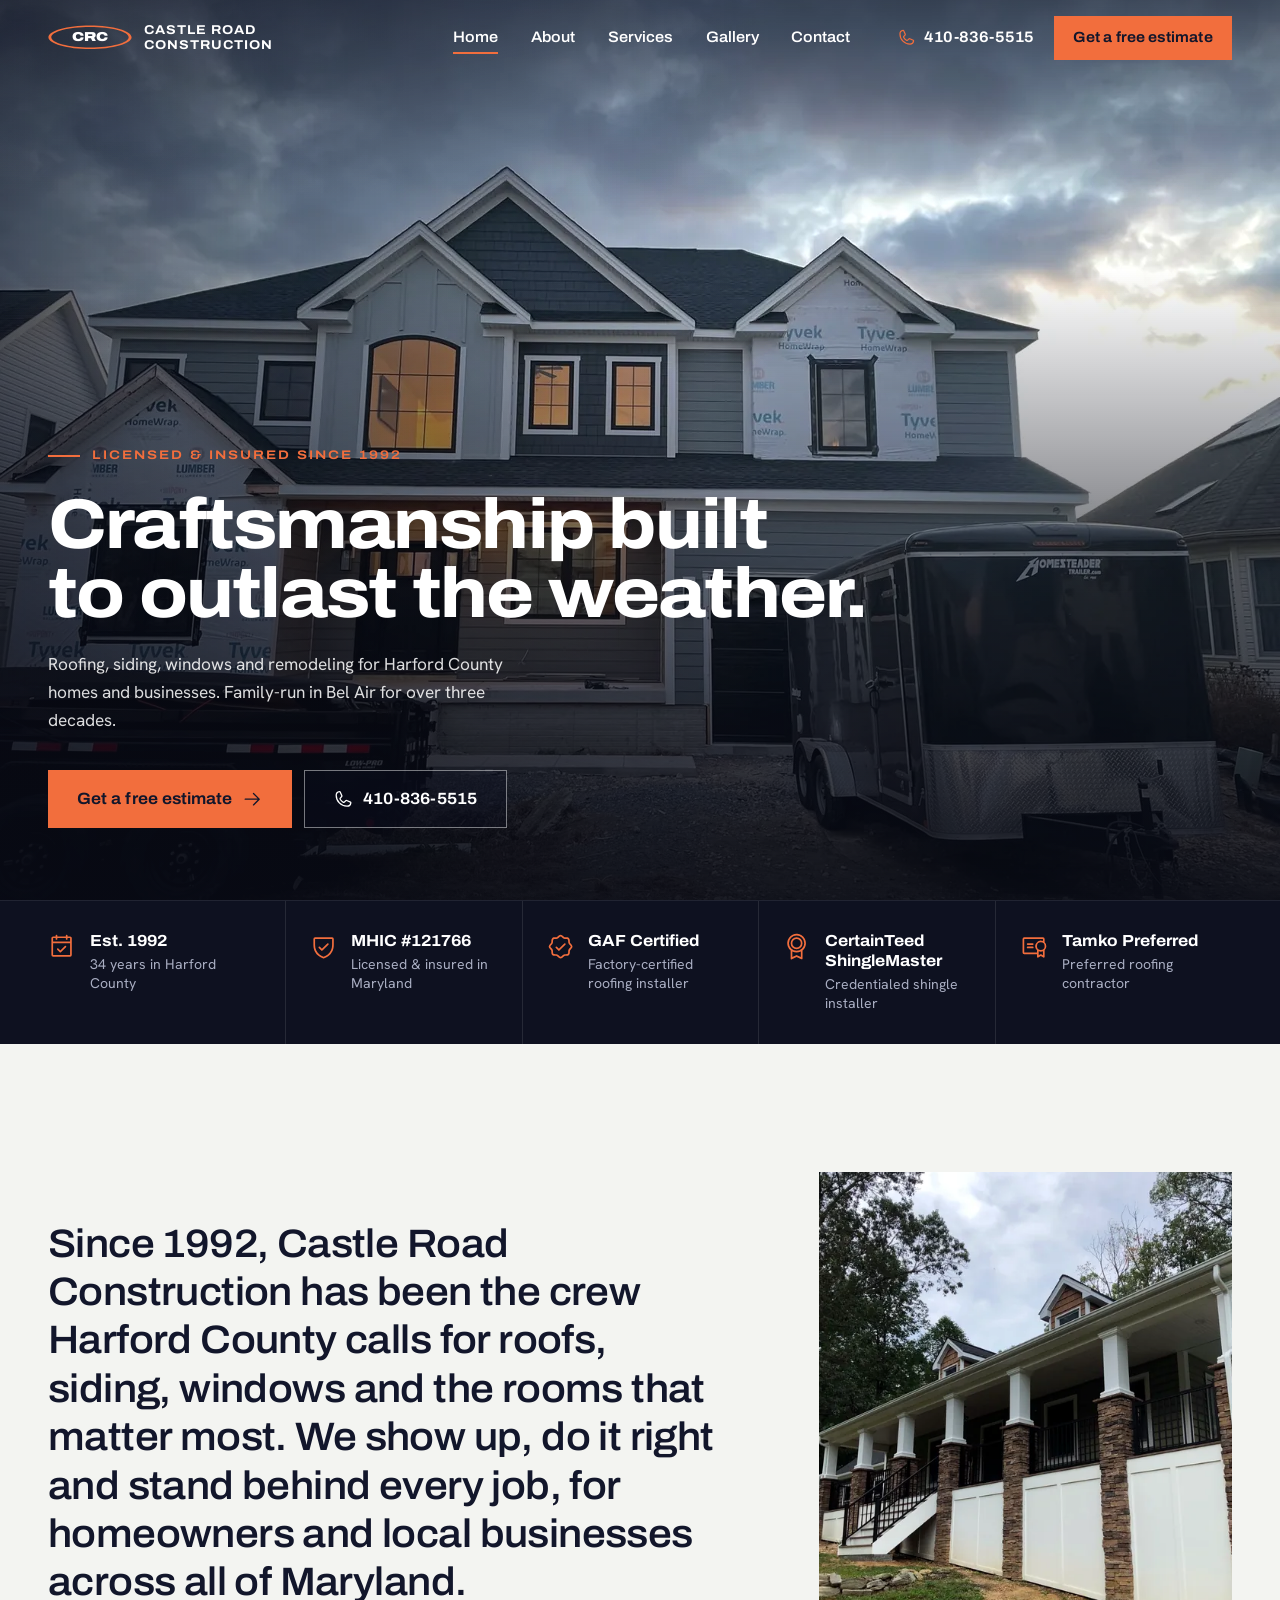
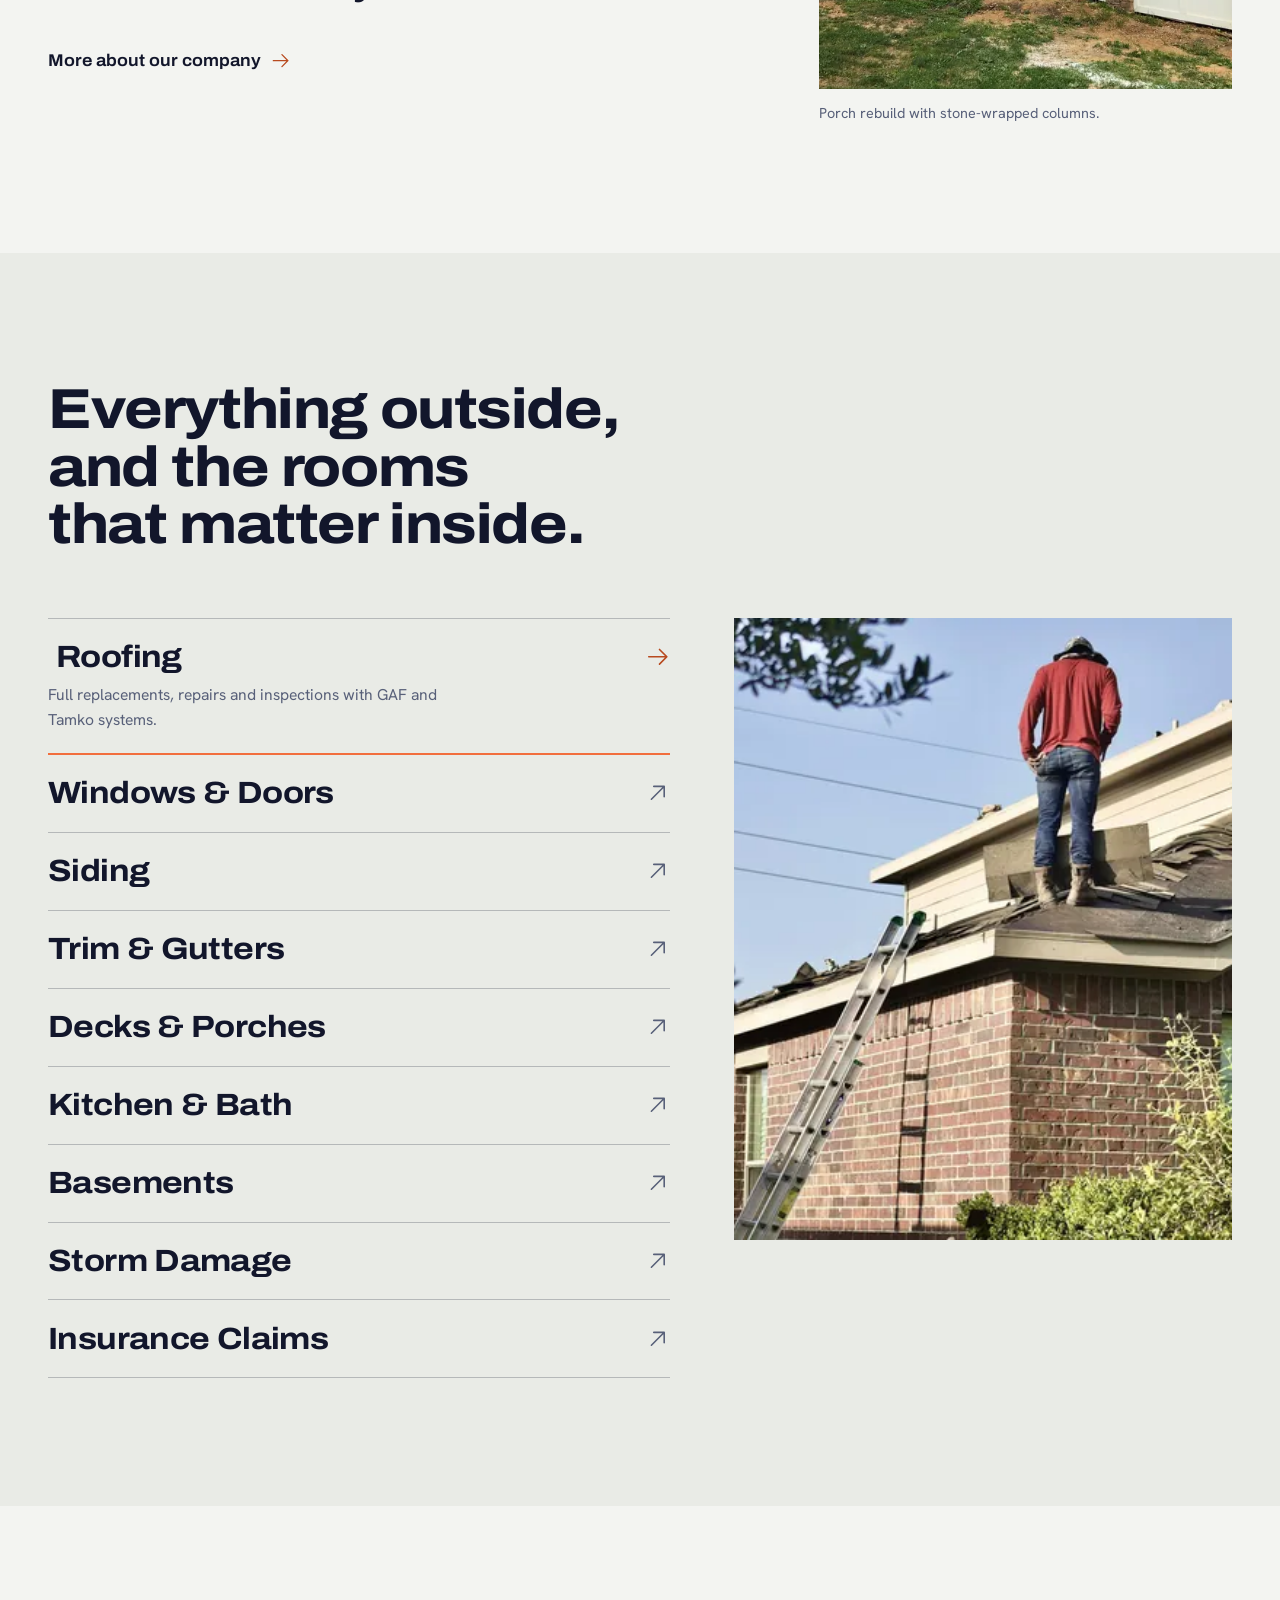
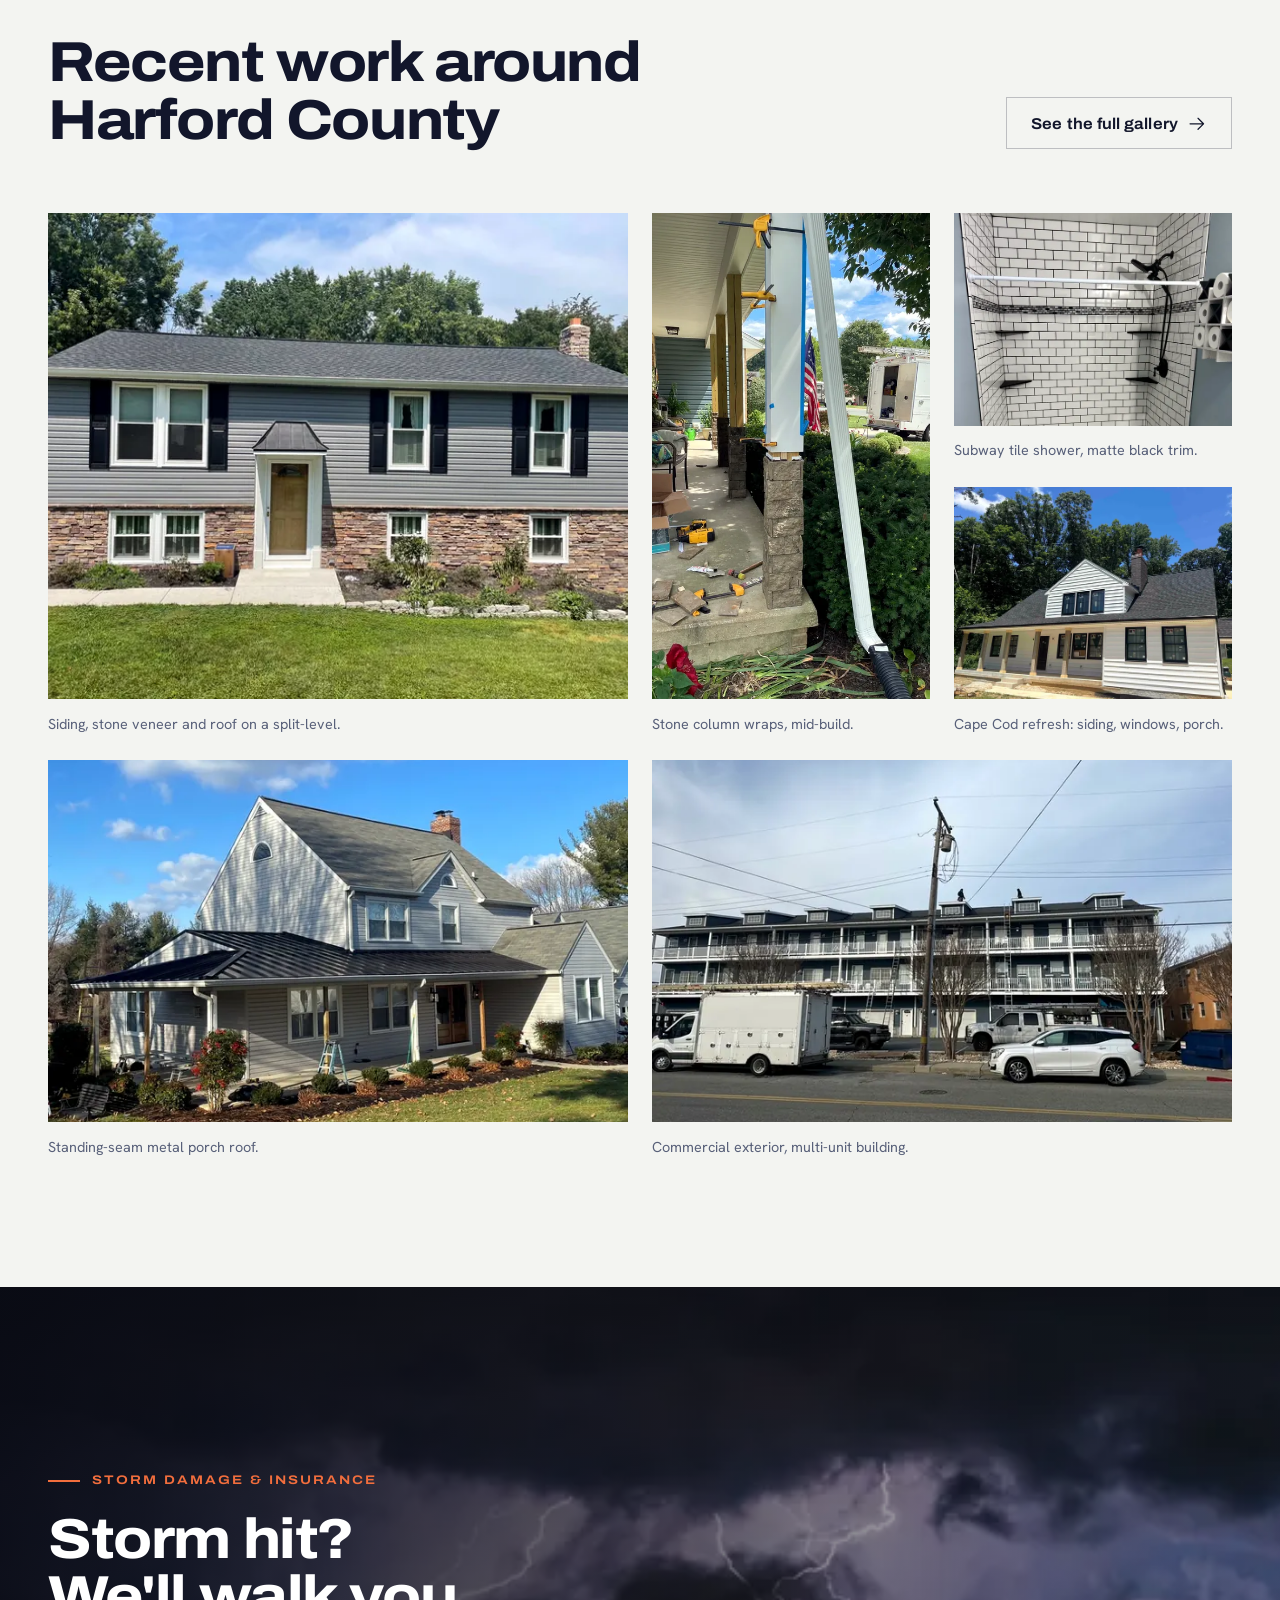
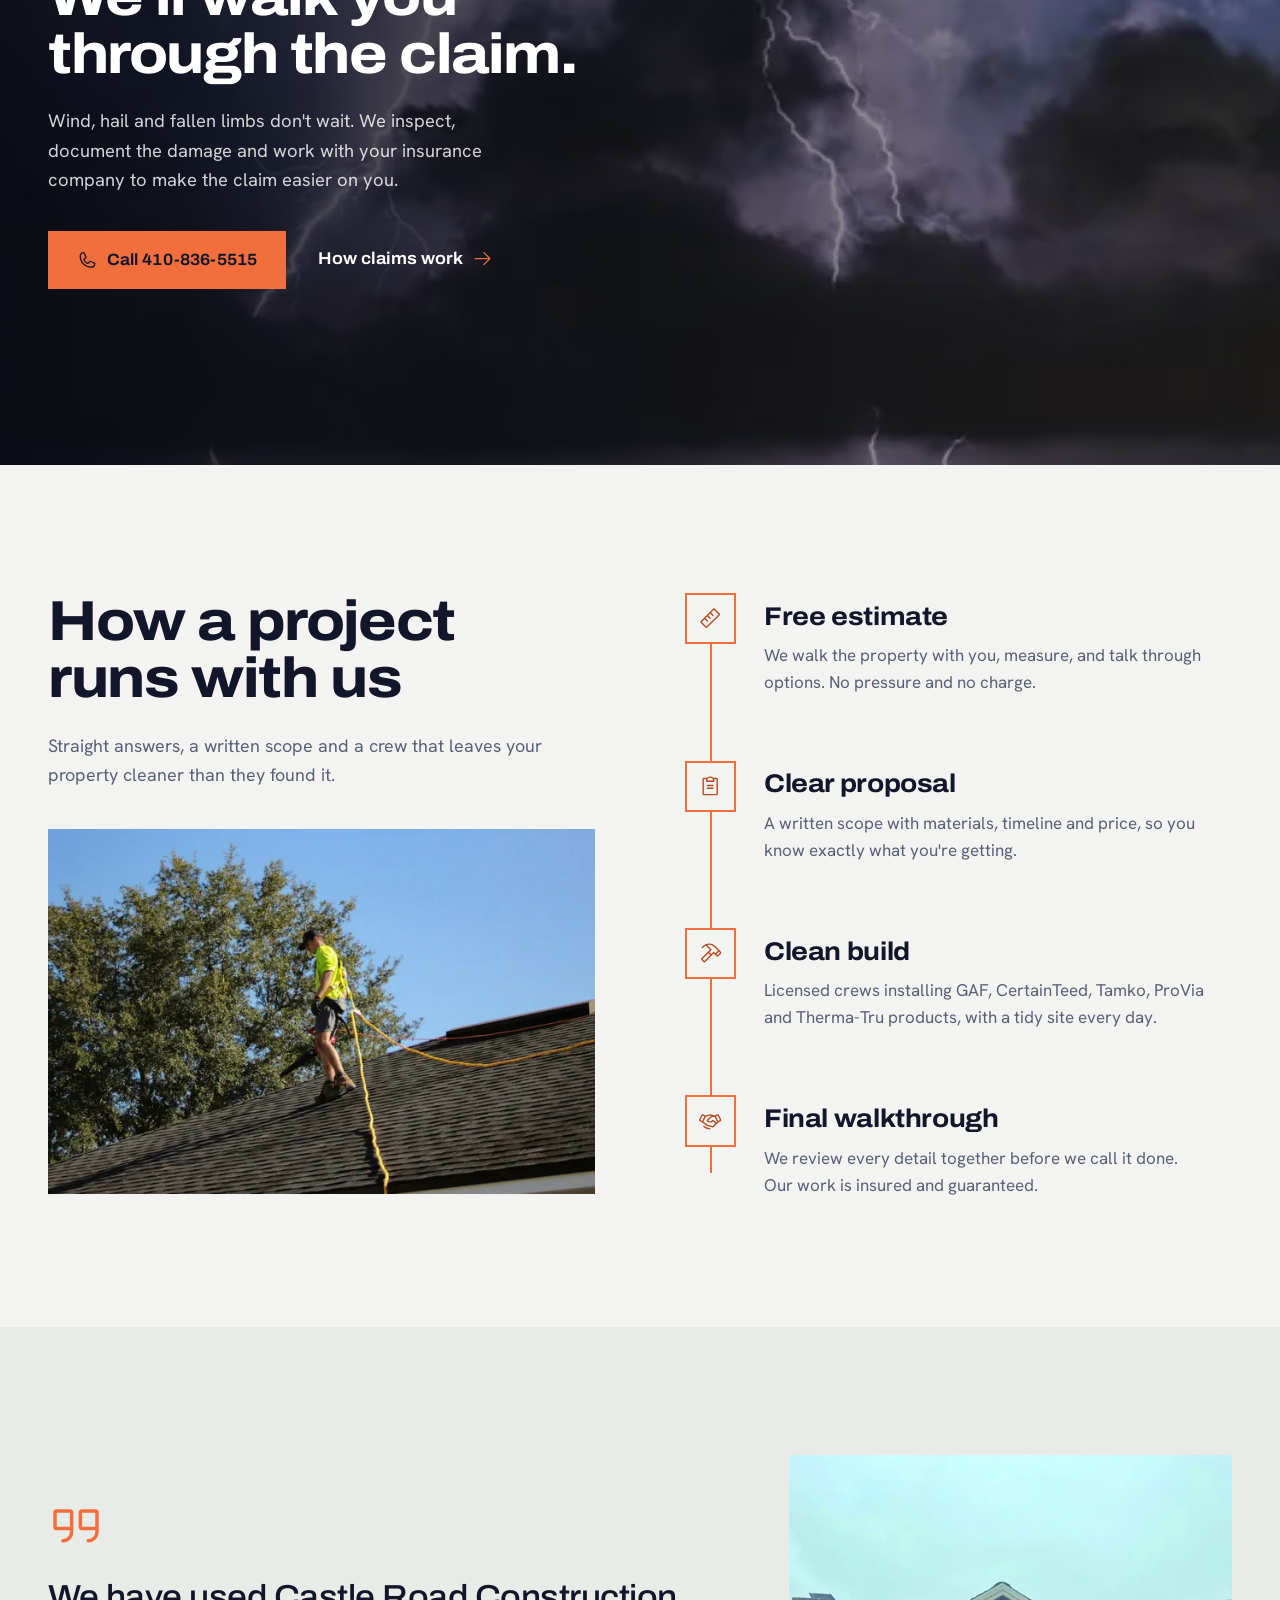
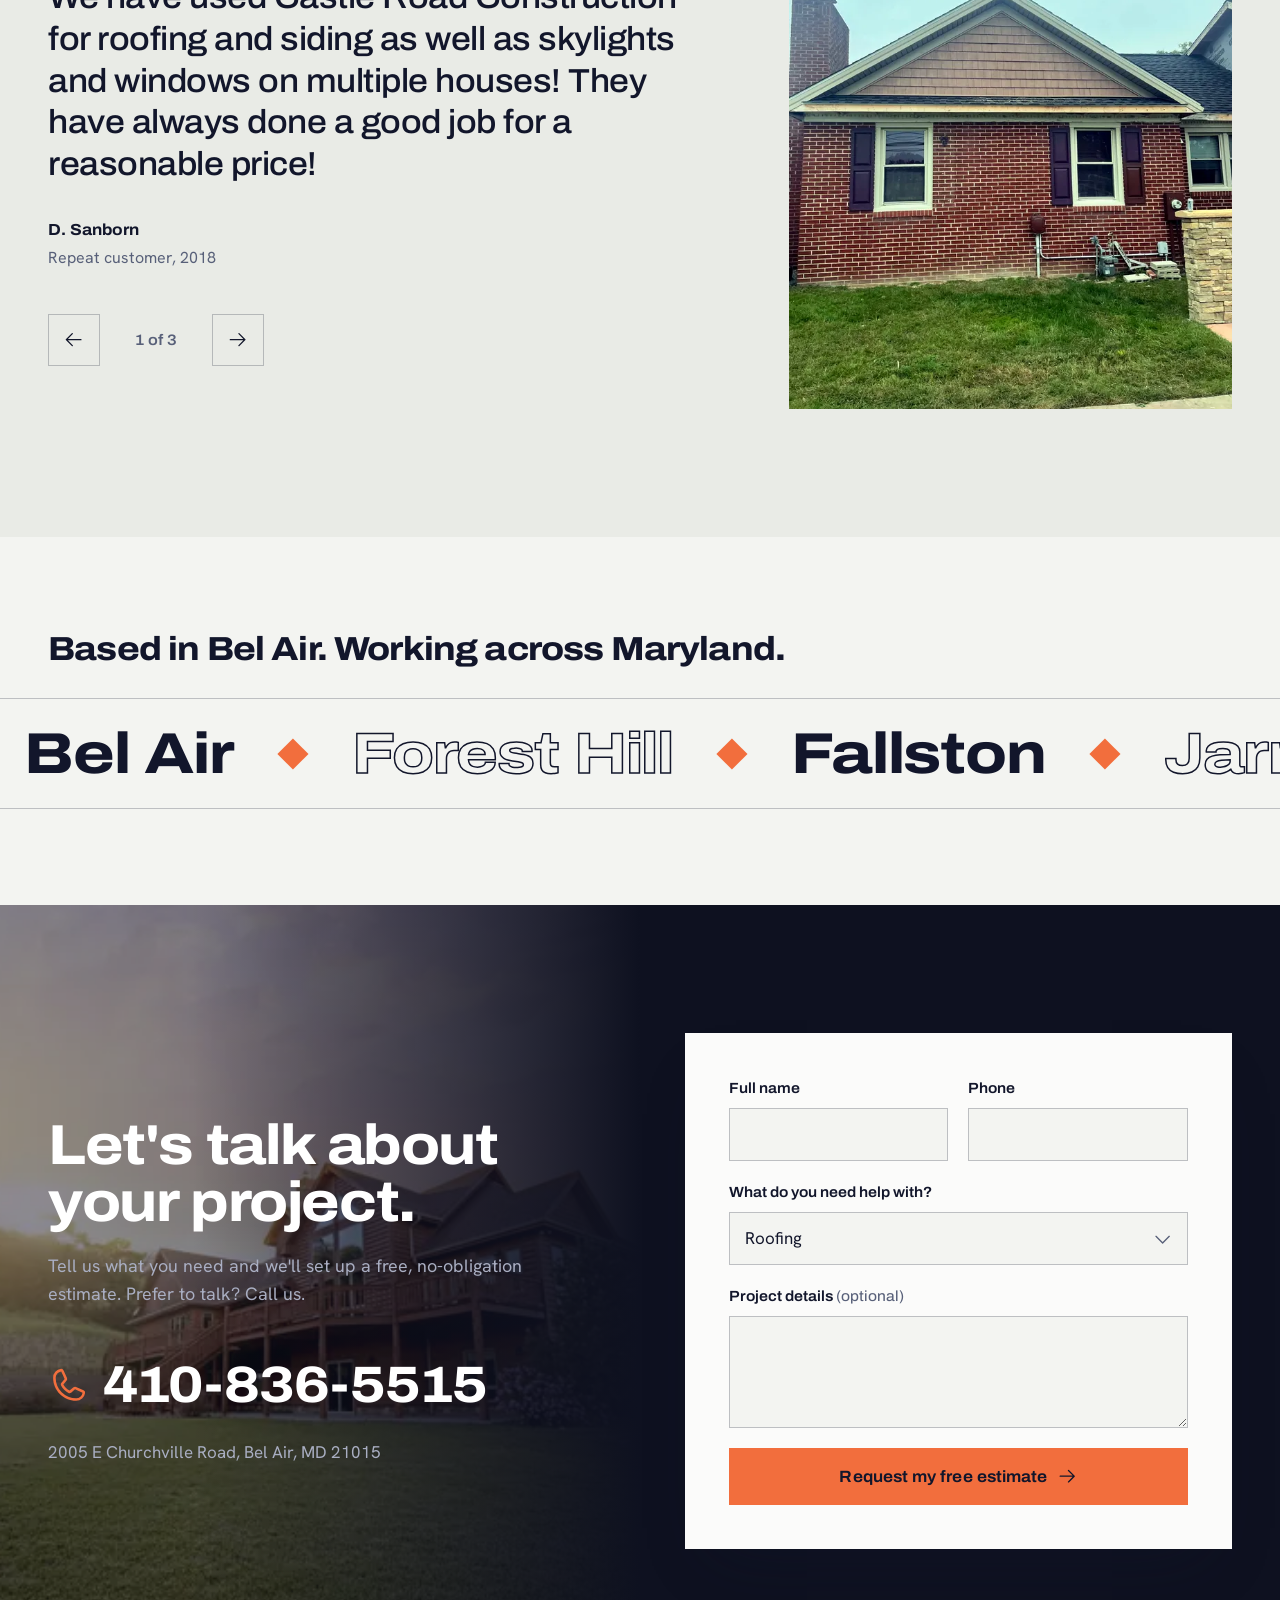
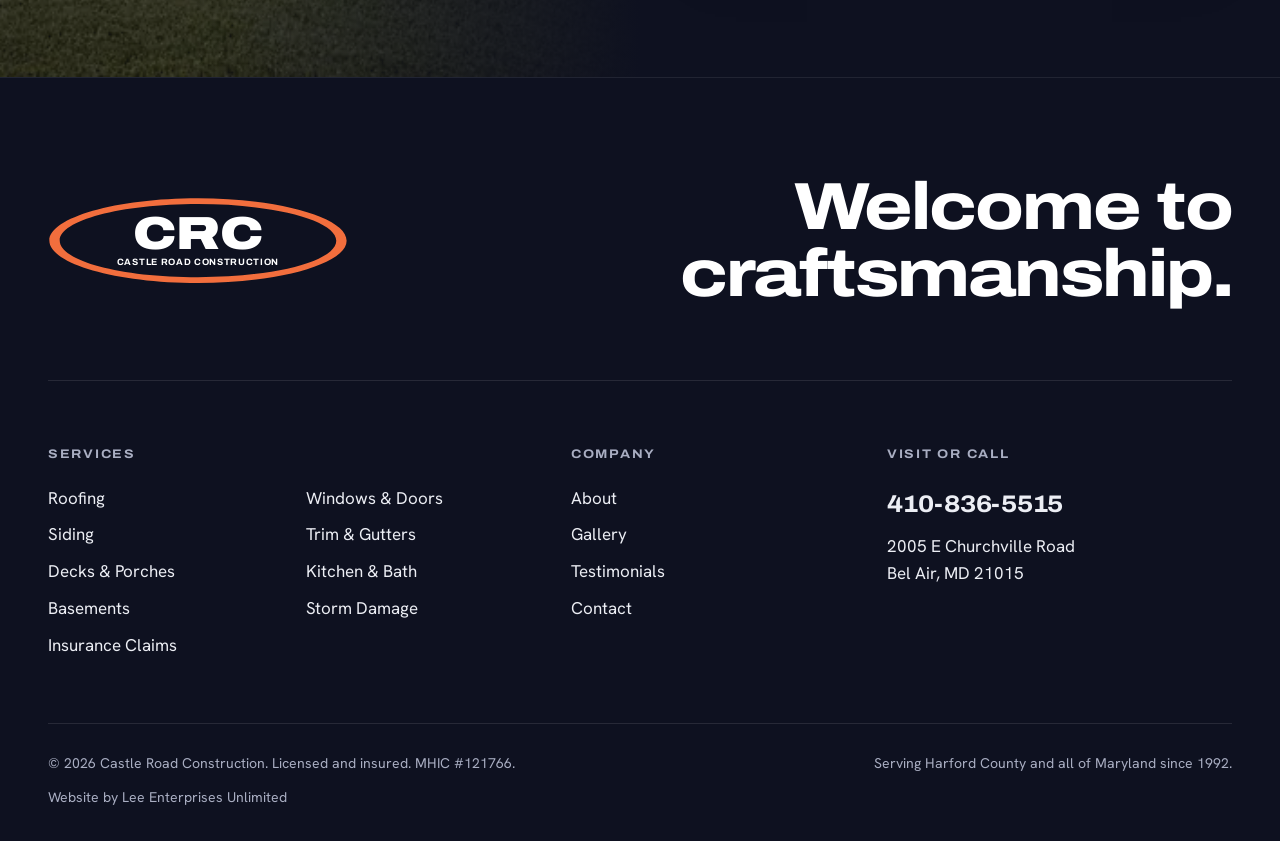
==== commit f5405f41: "Add small "Website by Lee Enterprises Unlimited" footer credit Co-Authored-By: Claude Opus 5.5 <nore" ====
--- a/index.html
+++ b/index.html
@@ -419,6 +419,7 @@
     <div class="footer-bottom">
       <p>&copy; <span data-year>2026</span> Castle Road Construction. Licensed and insured. MHIC #121766.</p>
       <p>Serving Harford County and all of Maryland since 1992.</p>
+      <p class="footer-credit" style="flex-basis:100%">Website by <a href="https://www.leeenterprisesunlimited.com/" target="_blank" rel="noopener">Lee Enterprises Unlimited</a></p>
     </div>
   </div>
 </footer>
--- a/assets/css/styles.css
+++ b/assets/css/styles.css
@@ -944,6 +944,8 @@
 .footer-list a:hover { color: var(--accent); }
 .footer-phone { font-family: var(--f-display); font-stretch: 110%; font-weight: 740; font-size: 1.5rem; letter-spacing: -0.01em; }
 .footer-bottom { display: flex; flex-wrap: wrap; justify-content: space-between; gap: 0.75rem 2rem; padding-top: 1.75rem; border-top: 1px solid rgb(255 255 255 / 0.1); font-size: 0.88rem; color: var(--on-night-muted); }
+.footer-credit a { transition: color 0.25s; }
+.footer-credit a:hover { color: var(--accent); }
 @media (max-width: 899px) {
   .footer-grid { grid-template-columns: 1fr 1fr; }
   .footer-grid > div:first-child { grid-column: 1 / -1; }
